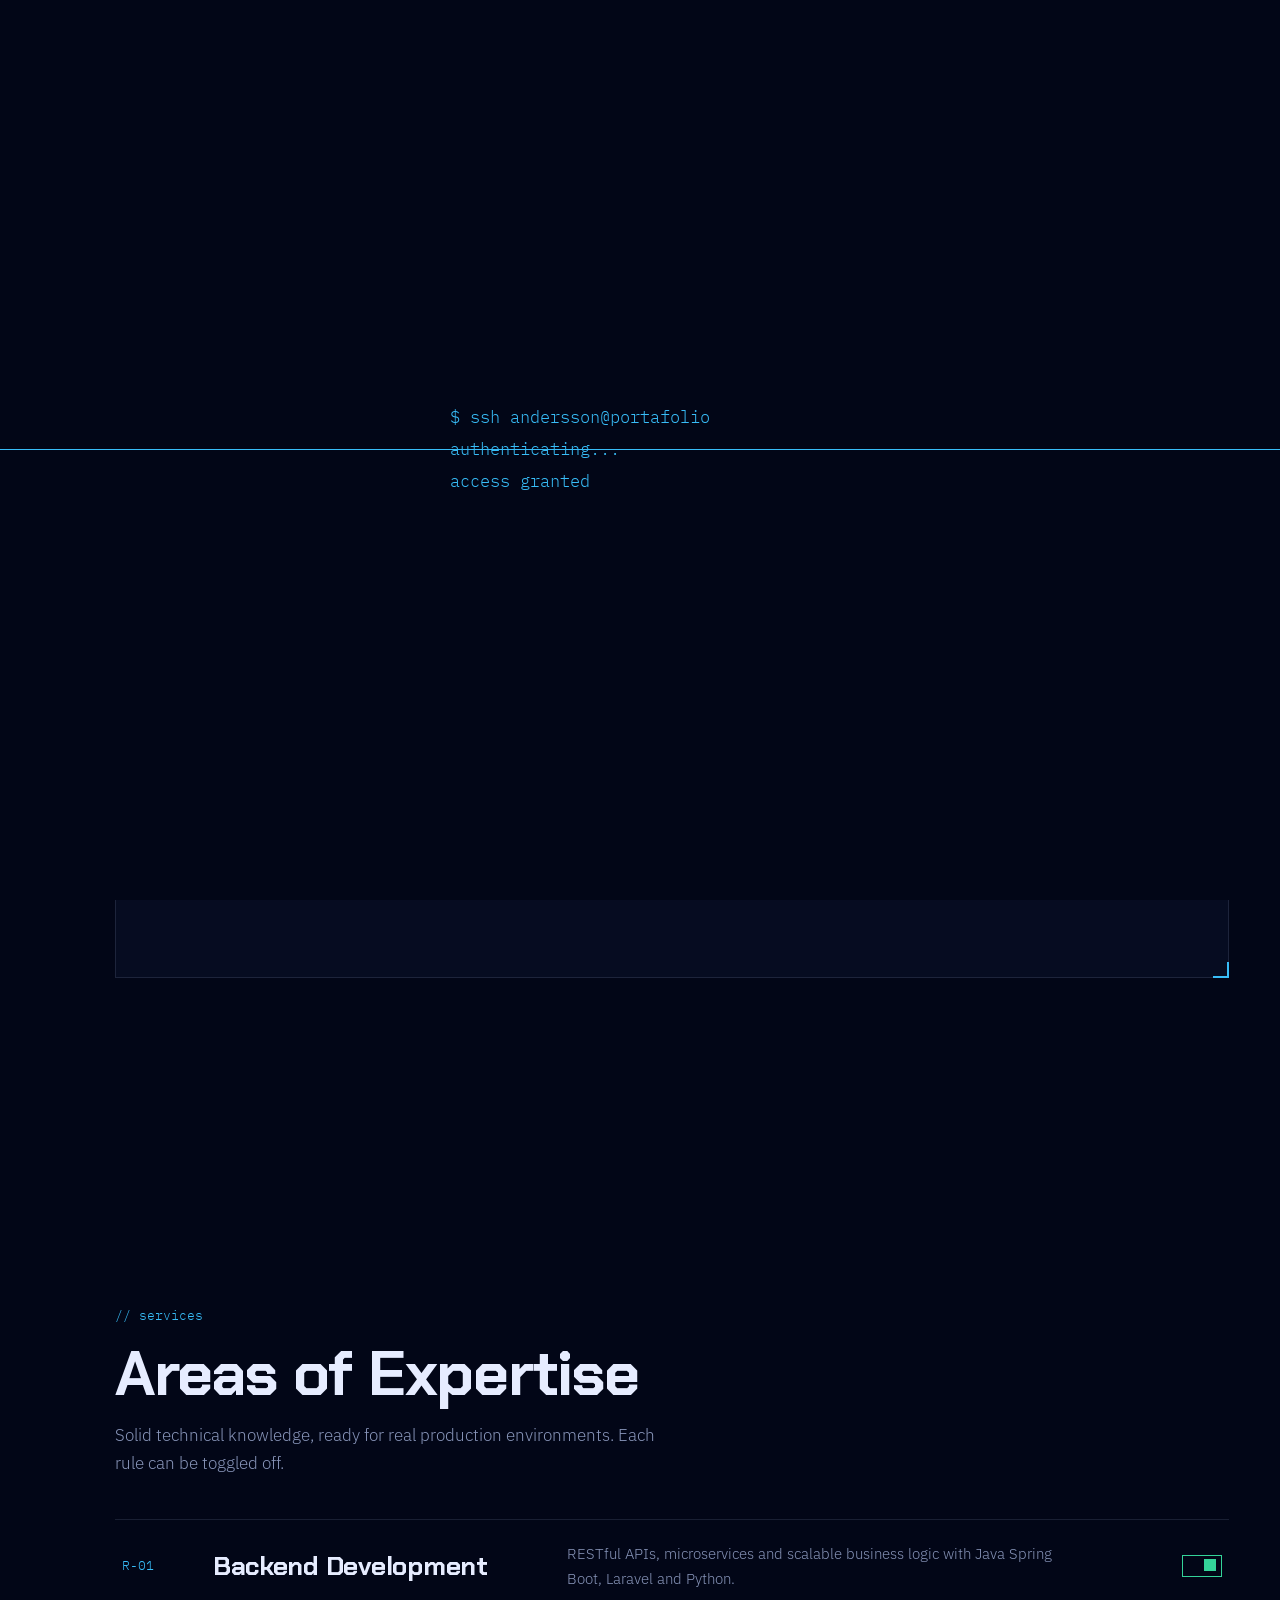
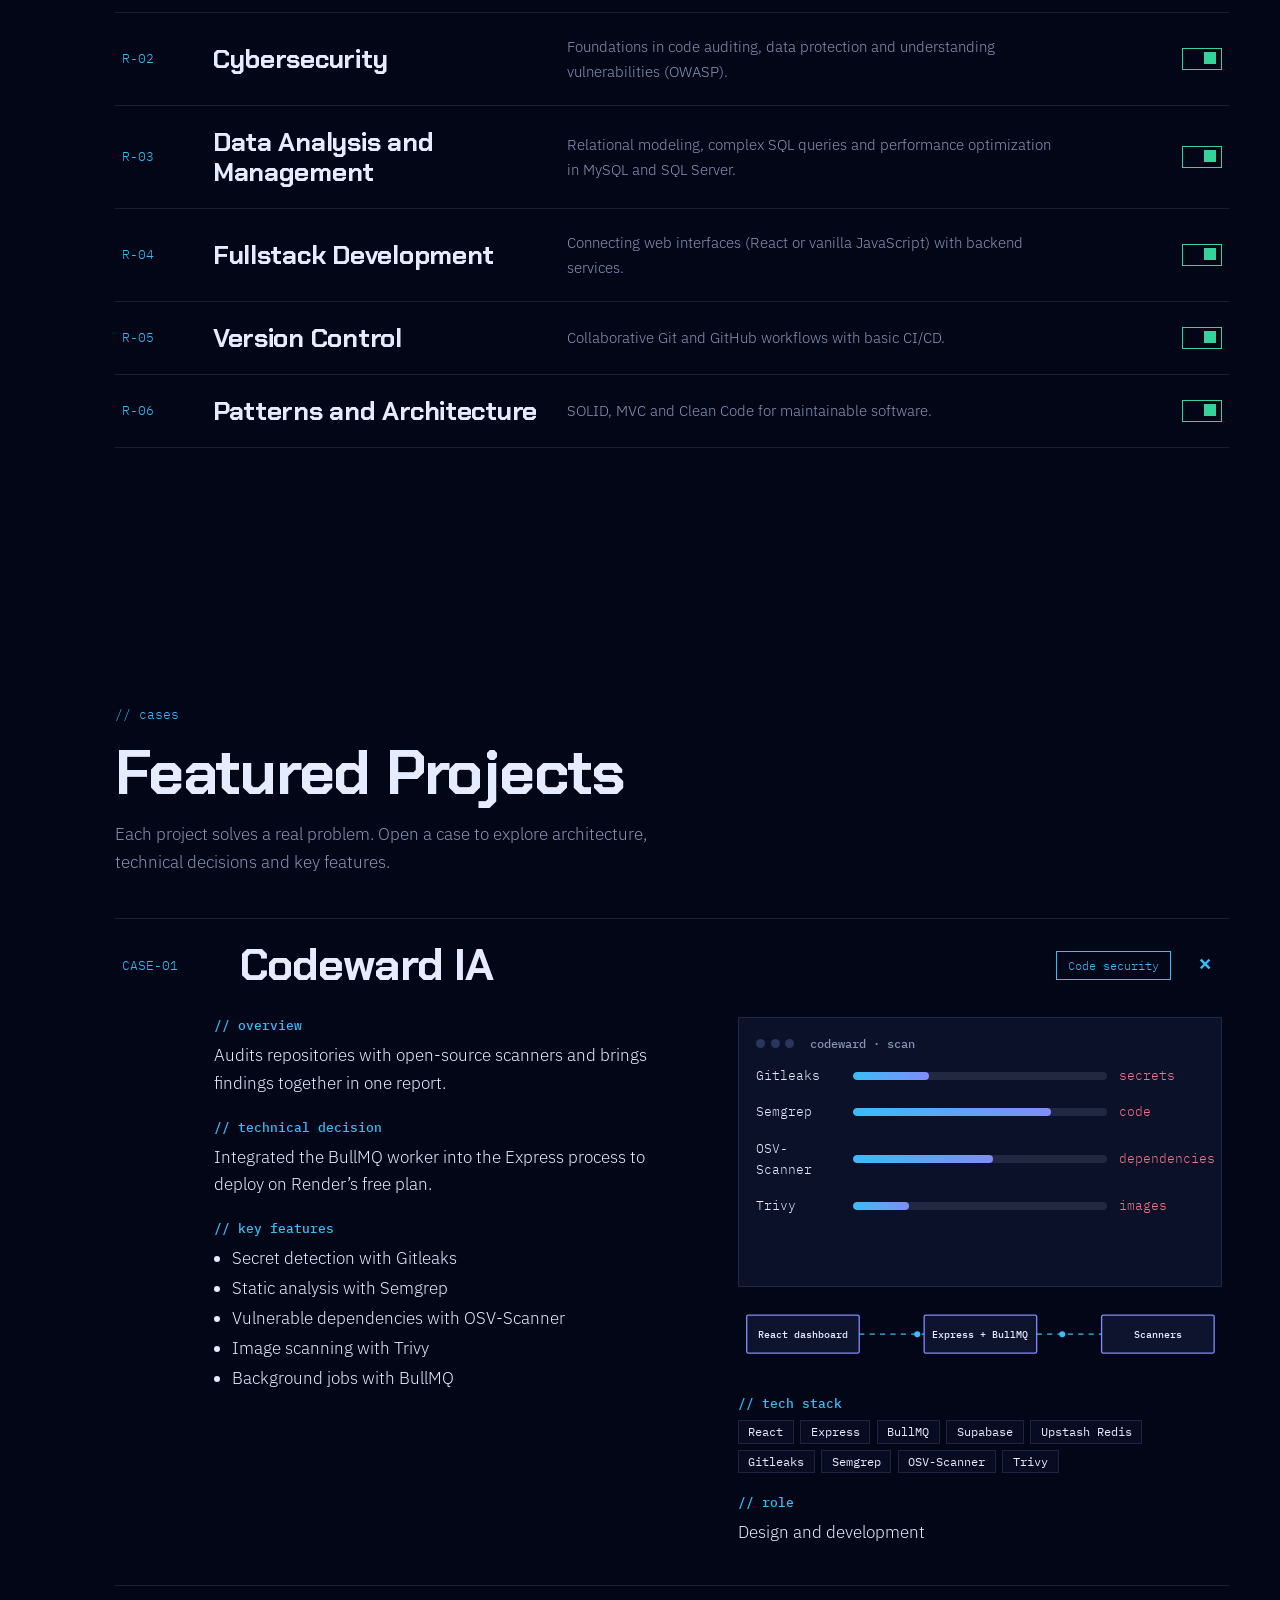
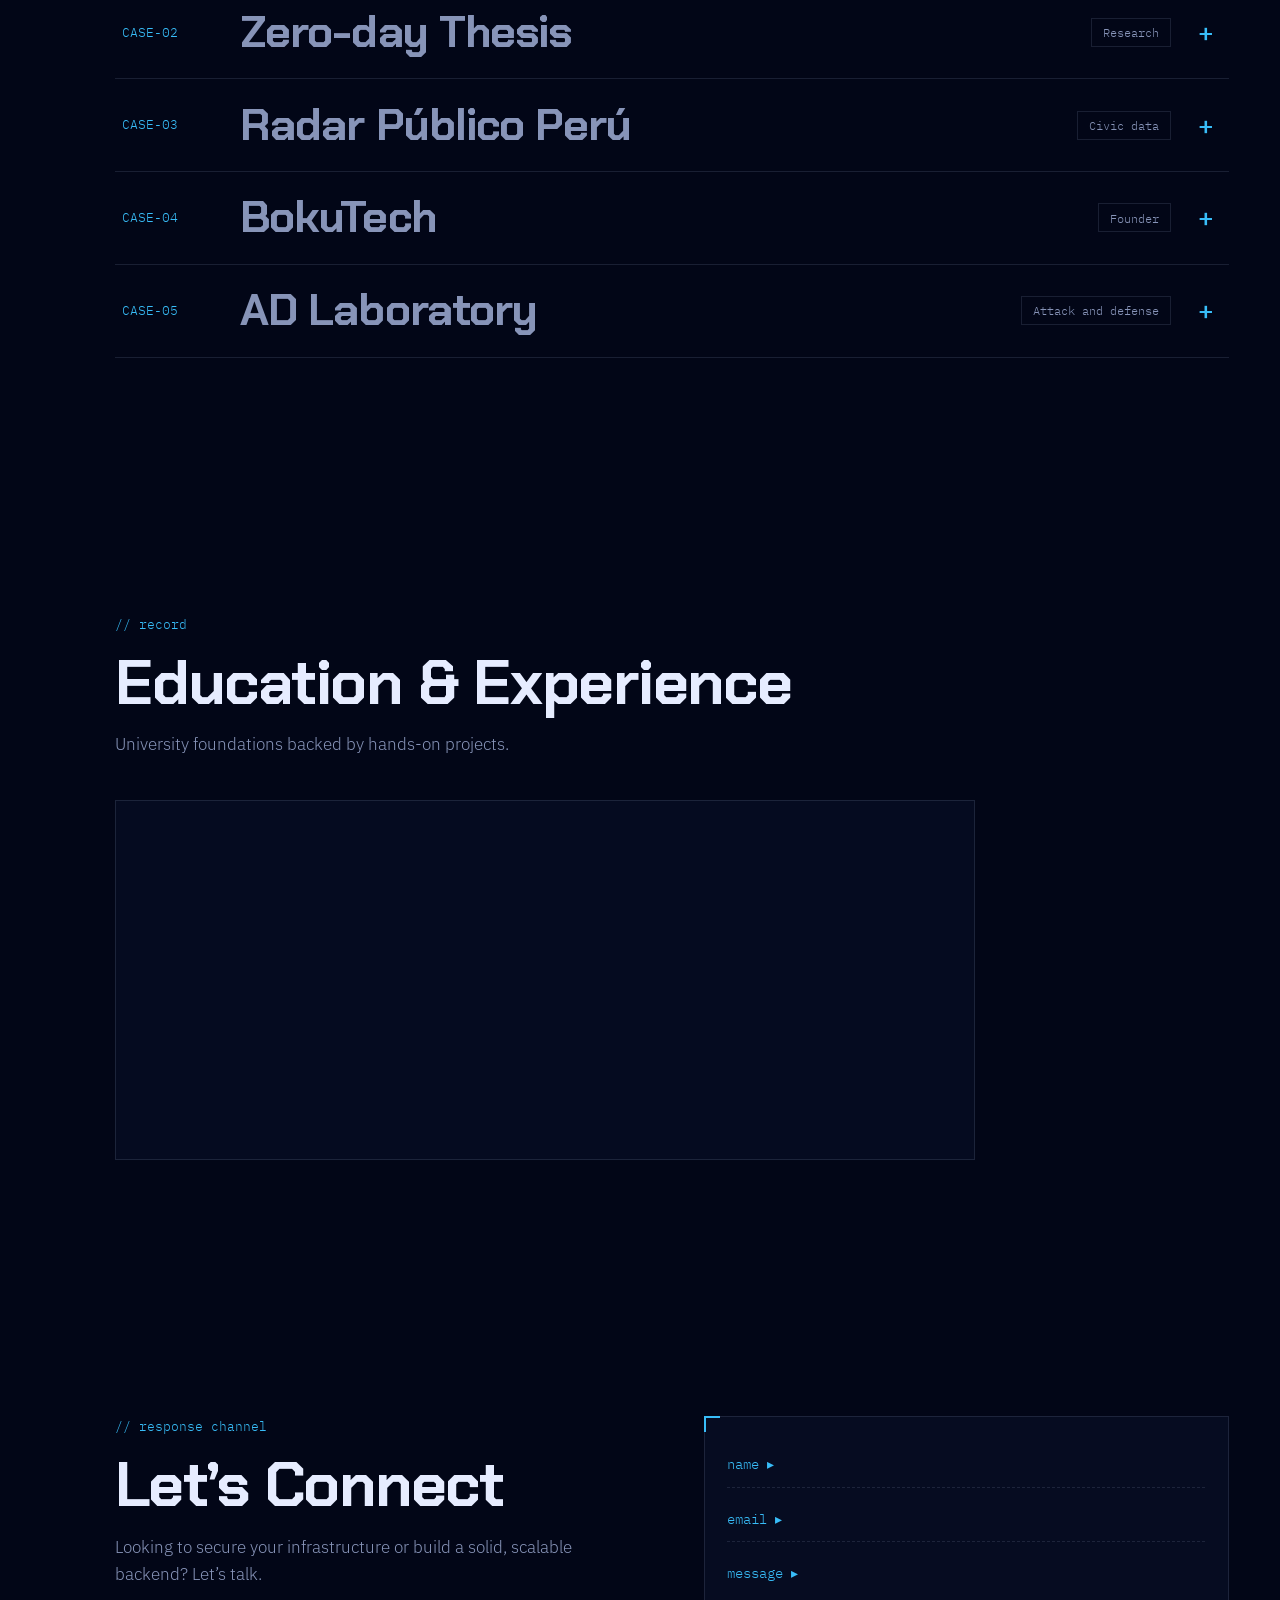
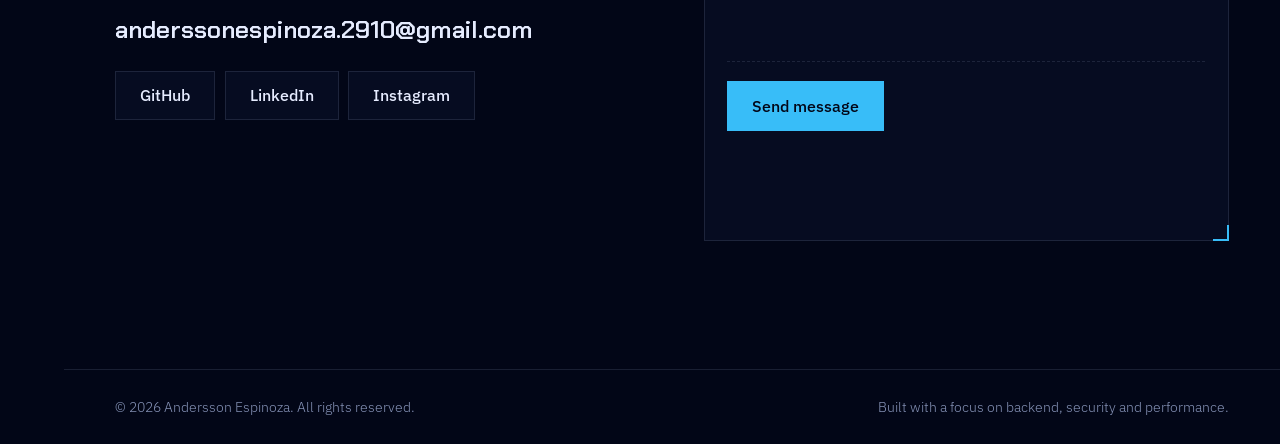
==== en.html @ df1acadf "Apply v6 portfolio design with responsive layouts and working contact form" ====
<!DOCTYPE html>
<html lang="en">
<head>
<meta charset="utf-8">
<meta name="viewport" content="width=device-width, initial-scale=1, viewport-fit=cover">
<meta name="theme-color" content="#020617">
<meta name="description" content="Andersson Espinoza’s portfolio. Software Engineering student focused on backend development and cybersecurity.">
<link rel="icon" href="data:image/svg+xml,%3Csvg xmlns='http://www.w3.org/2000/svg' viewBox='0 0 64 64'%3E%3Crect width='64' height='64' fill='%23020617'/%3E%3Ctext x='32' y='43' font-size='30' font-weight='800' text-anchor='middle' fill='%2338BDF8' font-family='Arial'%3EAE%3C/text%3E%3C/svg%3E">
    <meta name="author" content="Andersson Espinoza">
    <meta name="robots" content="index, follow">
    <link rel="canonical" href="https://anderssonespinoza.me/en.html">
    <meta property="og:title" content="Andersson Espinoza | Software & Security">
    <meta property="og:description" content="Portafolio con proyectos reales en backend y ciberseguridad. Java, Spring Boot, PostgreSQL y tecnologías web.">
    <meta property="og:type" content="website">
    <meta property="og:url" content="https://anderssonespinoza.me/en.html">
    <meta property="og:image" content="https://anderssonespinoza.me/public/yo20-og.jpg?v=1">
    <meta property="og:image:width" content="1200">
    <meta property="og:image:height" content="630">
    <meta property="og:locale" content="en_US">
    <meta name="twitter:card" content="summary_large_image">
    <meta name="twitter:title" content="Andersson Espinoza | Software & Security">
    <meta name="twitter:description" content="Portafolio con proyectos reales en backend y ciberseguridad. Java, Spring Boot, PostgreSQL y tecnologías web.">
    <meta name="twitter:image" content="https://anderssonespinoza.me/public/yo20-og.jpg?v=1">
    <meta name="theme-color" content="#020617">
    <link rel="alternate" href="https://anderssonespinoza.me/" hreflang="es">
    <link rel="alternate" href="en.html" hreflang="en">
    <link rel="alternate" href="https://anderssonespinoza.me/" hreflang="x-default">
    <script type="application/ld+json">
    {
      "@context": "https://schema.org",
      "@type": "Person",
      "name": "Andersson Espinoza",
      "jobTitle": "Software Engineering",
      "description": "Estudiante de Software Engineering enfocado en backend y ciberseguridad. Construye aplicaciones web con Java, Spring Boot y PostgreSQL.",
      "url": "https://anderssonespinoza.me/",
      "sameAs": [
        "https://github.com/AnderssonEspinoza",
        "https://www.instagram.com/anderssonespinoza"
      ]
    }
    </script>

<title>Andersson Espinoza | Engineer &amp; Security</title>
<link rel="preconnect" href="https://fonts.googleapis.com">
<link rel="preconnect" href="https://fonts.gstatic.com" crossorigin>
<link href="https://fonts.googleapis.com/css2?family=Chakra+Petch:wght@500;600;700&family=IBM+Plex+Sans:wght@300;400;500&family=IBM+Plex+Mono:wght@400;500&display=swap" rel="stylesheet">
<link rel="stylesheet" href="css/portfolio-v6.css">
</head>
<body>
<a class="skip-link" href="#home">Skip to content</a>
<div id="band"></div><div id="hair"></div>
<div id="boot" aria-hidden="true"><i></i><i></i><pre class="m" id="bp"></pre></div>
<div id="toast" role="status">Email copied</div>

<nav id="rail" aria-label="Main navigation">
  <a class="lg" href="#home" aria-label="Home">AE</a>
  <a class="n on" href="#home"><b>HM</b><span>Home</span></a><a class="n" href="#services"><b>SV</b><span>Services</span></a><a class="n" href="#portfolios"><b>PR</b><span>Projects</span></a><a class="n" href="#formacion"><b>ED</b><span>Education</span></a><a class="n" href="#contacto"><b>CT</b><span>Contact</span></a><a class="n" href="index.html"><b>ES</b><span>Español</span></a>
  <div class="pg"><i id="pgi"></i></div><div id="clk" class="m"><i></i><span id="ct">Lima</span></div>
</nav>

<main tabindex="-1">
<section id="home"><div class="w hero">
  <div>
    <p class="av"><i></i>Seeking my first cybersecurity opportunity as a trainee or SOC analyst</p>
    <p class="pr m" id="pr" aria-label="print(&quot;Andersson Espinoza&quot;)"></p>
    <h1 id="h1"><span class="ln rd" style="--d:0s"><span class="tx">Software</span></span><span class="ln rd" style="--d:.15s"><span class="tx">Engineer &amp;</span></span><span class="ln rd" style="--d:.3s"><span class="tx">Backend Dev</span></span></h1>
    <p class="sub">Focused on robust architectures, optimized databases and cybersecurity. Ready to turn complex logic into efficient systems.</p>
    <div class="chips"><span>Backend</span><span>Security</span><span>Databases</span><span>Clean Code</span></div>
    <div class="btns"><a class="bt p" href="https://wa.me/51972680667">Let’s talk</a><a class="bt" href="#portfolios">Projects</a><a class="bt" href="public/CV-AnderssonEspinoza.pdf">Download CV</a></div>
  </div>
  <div class="bdw"><div class="bd brk" id="bd">
    <div class="ph"><img src="public/yo16.png" width="276" height="276" decoding="async" alt="Andersson Espinoza" onerror="this.style.display='none';this.nextElementSibling.style.display='grid'"><div class="ae">AE.</div><div class="sc"></div></div>
    <h3>Andersson Espinoza</h3><p>Engineer &amp; Security</p>
    <dl class="m"><dt>role</dt><dd>Backend Dev</dd><dt>focus</dt><dd>Cybersecurity</dd><dt>based in</dt><dd>Lima, Perú</dd></dl>
    <div class="st m" id="st"><i></i><span id="stt">verifying identity</span></div><div class="bc"></div>
  </div></div>
  <div class="feed m brk"><div class="fh"><span>// live events</span><span>simulation</span></div><div class="fl" id="fl"></div></div>
</div></section>

<div class="tkr" aria-label="Main technology stack"><div id="tk"></div></div>

<section id="services"><div class="w">
  <span class="cm m">// services</span>
  <h2><span class="rd"><span class="tx">Areas of Expertise</span></span></h2>
  <p class="lede">Solid technical knowledge, ready for real production environments. Each rule can be toggled off.</p>
  <div class="rl" id="rl"></div>
</div></section>

<section id="portfolios"><div class="w">
  <span class="cm m">// cases</span>
  <h2><span class="rd"><span class="tx">Featured Projects</span></span></h2>
  <p class="lede">Each project solves a real problem. Open a case to explore architecture, technical decisions and key features.</p>
  <div id="cases"></div>
</div></section>

<section id="formacion"><div class="w">
  <span class="cm m">// record</span>
  <h2><span class="rd"><span class="tx">Education &amp; Experience</span></span></h2>
  <p class="lede">University foundations backed by hands-on projects.</p>
  <div class="lgx" id="lg">
    <div class="ll" style="--i:0"><span class="n m">1</span><span class="s m">[in progress]</span><div><h3>Software Engineering</h3><p>Advanced student. System design, information security and scalable backend architectures.</p></div></div>
    <div class="ll" style="--i:1"><span class="n m">2</span><span class="s m">[certified]</span><div><h3>Cisco Networking Academy</h3><p>Ethical Hacker, Cyber Threat Management, Network Defense, Endpoint Security and CCNA.</p></div></div>
    <div class="ll" style="--i:2"><span class="n m">3</span><span class="s m">[active]</span><div><h3>Junior Developer and Personal Projects</h3><p>Functional web applications, problem solving and methodical debugging.</p></div></div>
  </div>
</div></section>

<section id="contacto"><div class="w ct">
  <div><span class="cm m">// response channel</span><h2><span class="rd"><span class="tx">Let’s Connect</span></span></h2>
    <p class="lede" style="margin-bottom:1.5rem">Looking to secure your infrastructure or build a solid, scalable backend? Let’s talk.</p>
    <button class="mail" id="mail" type="button">anderssonespinoza.2910@gmail.com</button>
    <div class="soc"><a class="bt" href="https://github.com/AnderssonEspinoza">GitHub</a><a class="bt" href="https://www.linkedin.com/">LinkedIn</a><a class="bt" href="https://www.instagram.com/anderssonespinoza">Instagram</a></div></div>
  <div><form id="fm" class="brk" action="https://formspree.io/f/xovnvpyb" method="POST">
    <label class="f"><span class="m">name ▸</span><input id="n" name="name" required maxlength="120" autocomplete="name"></label>
    <label class="f"><span class="m">email ▸</span><input id="e" name="email" required maxlength="254" type="email" autocomplete="email"></label>
    <label class="f"><span class="m">message ▸</span><textarea id="m" name="message" required maxlength="5000"></textarea></label>
    <button class="bt p" type="submit">Send message</button>
    <div id="res" class="m" aria-live="polite"></div></form></div>
</div></section>
</main>
<footer><span>© 2026 Andersson Espinoza. All rights reserved.</span><span>Built with a focus on backend, security and performance.</span></footer>

<script src="js/portfolio-v6-en.js" defer></script>
</body>
</html>
---- css/portfolio-v6.css ----
:root{--bg:#020617;--bg2:#0A1128;--fg:#E6ECFF;--mute:#8794B8;--ln:rgba(148,163,200,.16);--a:#38BDF8;--b:#818CF8;--ok:#34D399;--bad:#FB7185;--am:#FBBF24;
color-scheme:dark;box-sizing:border-box;padding-top:env(safe-area-inset-top,0px);padding-bottom:env(safe-area-inset-bottom,0px)}
*{box-sizing:border-box}
html{scroll-behavior:smooth;scroll-padding-top:env(safe-area-inset-top,0px)}
body{margin:0;background:var(--bg);color:var(--fg);font:300 1.05rem/1.65 "IBM Plex Sans",system-ui,sans-serif;overflow-x:hidden}
a{color:inherit;text-decoration:none}
.m{font-family:"IBM Plex Mono",ui-monospace,monospace}
:focus-visible{outline:2px solid var(--a);outline-offset:3px}
.D,h1,h2,h3{font-family:"Chakra Petch",system-ui,sans-serif}
#band{position:fixed;left:0;right:0;top:0;height:140px;z-index:0;pointer-events:none;background:linear-gradient(transparent,rgba(56,189,248,.07),transparent)}
#hair{position:fixed;top:0;bottom:0;left:0;width:1px;z-index:0;pointer-events:none;background:linear-gradient(transparent,rgba(56,189,248,.25),transparent)}
#boot{position:fixed;inset:0;z-index:100;pointer-events:none}
#boot i{position:absolute;left:0;right:0;height:50%;background:var(--bg);transition:transform .9s cubic-bezier(.76,0,.24,1)}
#boot i:first-child{top:0;border-bottom:1px solid var(--a)}#boot i:nth-child(2){bottom:0}
#boot pre{position:absolute;left:50%;top:50%;transform:translate(-50%,-50%);margin:0;color:var(--a);font-size:clamp(.8rem,2vw,1.05rem);line-height:1.9;z-index:2;width:min(88vw,380px);transition:opacity .3s}
#boot.out i:first-child{transform:translateY(-100%)}#boot.out i:nth-child(2){transform:translateY(100%)}#boot.out pre{opacity:0}
#rail{position:fixed;left:0;top:0;bottom:0;width:64px;z-index:60;border-right:1px solid var(--ln);background:rgba(2,6,23,.88);backdrop-filter:blur(12px);-webkit-backdrop-filter:blur(12px);display:flex;flex-direction:column;padding:calc(env(safe-area-inset-top,0px) + 1rem) 0 1rem;overflow:hidden;transition:width .5s cubic-bezier(.16,1,.3,1)}
#rail:hover,#rail:focus-within{width:224px}
#rail .lg{font:700 1.7rem "Chakra Petch";padding:0 1.1rem 1.5rem;white-space:nowrap}#rail .lg::after{content:".";color:var(--a)}
#rail a.n{display:flex;align-items:center;gap:1rem;padding:.7rem 1rem;color:var(--mute);white-space:nowrap;transition:color .3s}
#rail a.n b{flex:0 0 32px;height:32px;display:grid;place-items:center;border:1px solid var(--ln);font:500 .7rem "IBM Plex Mono";transition:all .3s}
#rail a.n:hover{color:var(--fg)}#rail a.n.on{color:var(--fg)}#rail a.n.on b{border-color:var(--a);color:var(--a);background:rgba(56,189,248,.1)}
#rail .pg{margin:auto 0 1rem 1.9rem;width:2px;height:80px;background:var(--ln);position:relative;flex:0 0 auto}#rail .pg i{position:absolute;inset:0;background:var(--a);transform:scaleY(0);transform-origin:top}
#clk{padding:0 1.1rem;font-size:.72rem;color:var(--mute);white-space:nowrap}#clk i{display:inline-block;width:7px;height:7px;border-radius:50%;background:var(--ok);margin-right:.5rem;animation:pu 1.6s infinite}
@keyframes pu{0%{box-shadow:0 0 0 0 rgba(52,211,153,.6)}100%{box-shadow:0 0 0 8px rgba(52,211,153,0)}}
main,footer{position:relative;z-index:1;margin-left:64px}
section{padding:clamp(5rem,10vw,8rem) clamp(1.2rem,4vw,3.5rem)}
.w{max-width:1200px;margin:0 auto}
h2{margin:0 0 1rem;font-weight:700;font-size:clamp(2.1rem,5vw,3.9rem);letter-spacing:-.02em;line-height:1.05}
.lede{color:var(--mute);max-width:56ch;margin:0 0 2.6rem}
.cm{display:block;color:var(--a);font-size:.82rem;margin-bottom:.9rem}
/* redacción */
.rd{position:relative;display:inline-block}.rd>.tx{opacity:0}
.rd::after{content:"";position:absolute;inset:.06em -.05em .04em;background:var(--a);clip-path:inset(0 100% 0 0);pointer-events:none}
.rd.in>.tx{animation:tx .01s forwards;animation-delay:calc(var(--d,0s) + .45s)}
.rd.in::after{animation:rb .9s cubic-bezier(.7,0,.2,1) forwards;animation-delay:var(--d,0s)}
@keyframes rb{0%{clip-path:inset(0 100% 0 0)}50%{clip-path:inset(0 0 0 0)}100%{clip-path:inset(0 0 0 100%)}}
@keyframes tx{to{opacity:1}}
/* hero */
#home{min-height:100svh;display:flex;align-items:center;padding-top:5rem}
.hero{display:grid;grid-template-columns:1.2fr .8fr;gap:clamp(2rem,5vw,4rem);width:100%;align-items:start}
.av{display:inline-flex;align-items:center;gap:.6rem;margin:0 0 1.2rem;padding:.4rem .9rem;border:1px solid rgba(52,211,153,.4);background:rgba(52,211,153,.08);font-size:.84rem}.av i{width:8px;height:8px;border-radius:50%;background:var(--ok);animation:pu 1.6s infinite}
.pr{color:var(--a);font-size:clamp(.85rem,1.4vw,1.05rem);margin:0 0 1.2rem;min-height:1.7em}.pr i{display:inline-block;width:.55em;height:1.05em;background:var(--a);vertical-align:-.18em;margin-left:2px;animation:bl 1s steps(1) infinite}@keyframes bl{50%{opacity:0}}
h1{margin:0;font-weight:700;font-size:clamp(2.5rem,6.4vw,5.8rem);line-height:1.02;letter-spacing:-.025em}
h1 .ln{display:block;width:fit-content}
.sub{color:var(--mute);max-width:48ch;margin:1.4rem 0 1.2rem}
.chips{display:flex;flex-wrap:wrap;gap:.5rem;margin-bottom:1.8rem}.chips span{font-size:.8rem;padding:.3rem .8rem;border:1px solid var(--ln);background:rgba(10,17,40,.6);font-family:"IBM Plex Mono",monospace}
.btns{display:flex;gap:.7rem;flex-wrap:wrap}
.bt{display:inline-block;padding:.85rem 1.5rem;border:1px solid var(--ln);font-weight:500;background:rgba(10,17,40,.6);position:relative;overflow:hidden;isolation:isolate;transition:color .3s,border-color .3s;color:var(--fg);font:500 1rem "IBM Plex Sans";cursor:pointer}
.bt::before{content:"";position:absolute;inset:0;background:var(--a);transform:translateX(-101%);transition:transform .4s cubic-bezier(.7,0,.2,1);z-index:-1}
.bt:hover{color:#020617;border-color:var(--a)}.bt:hover::before{transform:none}.bt.p{background:var(--a);color:#020617;border-color:var(--a)}.bt.p::before{background:var(--fg)}
/* credencial */
.bdw{position:relative;justify-self:center;width:min(100%,310px);padding-top:90px}
.bdw::before{content:"";position:absolute;left:50%;top:-100vh;height:calc(100vh + 96px);width:10px;margin-left:-5px;background:repeating-linear-gradient(135deg,var(--a) 0 5px,#0b3a57 5px 10px);opacity:.8}
.bd{position:relative;transform-origin:50% 0;border:1px solid var(--ln);background:linear-gradient(170deg,#0E1A3A,#070D22);padding:1rem 1rem 1.2rem;box-shadow:0 40px 70px -30px #000;will-change:transform}
.bd::before{content:"";display:block;width:56px;height:10px;margin:0 auto .9rem;border:1px solid var(--ln);border-radius:99px;background:var(--bg)}
.ph{position:relative;aspect-ratio:1;overflow:hidden;background:#12204a;border:1px solid var(--ln)}
.ph img{position:absolute;inset:0;width:100%;height:100%;object-fit:cover;object-position:50% 18%}
.ph .ae{display:none;position:absolute;inset:0;place-items:center;font:700 5rem "Chakra Petch"}
.ph::after{content:"";position:absolute;inset:0;background:repeating-linear-gradient(0deg,transparent 0 3px,rgba(2,6,23,.18) 3px 4px)}
.sc{position:absolute;left:0;right:0;top:-30%;height:30%;z-index:2;background:linear-gradient(transparent,rgba(56,189,248,.4));border-bottom:2px solid var(--a);animation:sn 5s 1s ease-in-out infinite}@keyframes sn{0%{top:-30%}25%,100%{top:100%}}
.bd h3{margin:.9rem 0 .1rem;font-size:1.45rem;letter-spacing:-.01em}.bd p{margin:0;color:var(--mute);font-size:.85rem}
.bd dl{margin:.9rem 0 0;display:grid;grid-template-columns:auto 1fr;gap:.25rem .8rem;font-size:.72rem}.bd dt{color:var(--mute)}.bd dd{margin:0}
.bd .st{margin-top:.9rem;display:flex;align-items:center;gap:.5rem;font-size:.74rem;color:var(--a)}.bd .st i{width:8px;height:8px;border-radius:50%;background:var(--a);animation:pu 1.4s infinite}.bd .st.d{color:var(--ok)}.bd .st.d i{background:var(--ok)}
.bd .bc{margin-top:.9rem;height:26px;background:repeating-linear-gradient(90deg,var(--fg) 0 2px,transparent 2px 4px,var(--fg) 4px 5px,transparent 5px 9px,var(--fg) 9px 12px,transparent 12px 14px);opacity:.75}
.brk{position:relative}.brk::before,.brk::after{content:"";position:absolute;width:14px;height:14px;border:2px solid var(--a);pointer-events:none}.brk::before{left:-1px;top:-1px;border-right:0;border-bottom:0}.brk::after{right:-1px;bottom:-1px;border-left:0;border-top:0}
.feed{grid-column:1/-1;margin-top:1rem;border:1px solid var(--ln);background:rgba(10,17,40,.6)}
.fh{display:flex;justify-content:space-between;padding:.5rem 1rem;border-bottom:1px solid var(--ln);font-size:.75rem;color:var(--mute)}
.fl{height:11.4em;overflow:hidden;padding:.7rem 1rem;font-size:clamp(.66rem,1.1vw,.8rem);line-height:1.65;display:flex;flex-direction:column;justify-content:flex-end}
.fl div{white-space:nowrap;overflow:hidden;text-overflow:ellipsis;animation:ln .4s both}@keyframes ln{from{opacity:0;transform:translateY(8px)}}
.fl .t{color:var(--mute)}.fl .ok{color:var(--ok)}.fl .bq{color:var(--bad)}.fl .al{color:var(--am)}
/* stack */
.tkr{position:relative;z-index:1;margin-left:64px;border-block:1px solid var(--ln);overflow:hidden;padding:1rem 0;-webkit-mask-image:linear-gradient(90deg,transparent,#000 6%,#000 94%,transparent);mask-image:linear-gradient(90deg,transparent,#000 6%,#000 94%,transparent)}
.tkr div{display:flex;gap:.8rem;width:max-content;will-change:transform}.tkr span{padding:.45rem 1.1rem;border:1px solid var(--ln);font:500 .95rem "IBM Plex Mono";background:rgba(10,17,40,.6);transition:color .3s,border-color .3s}.tkr span::before{content:"[ ";color:var(--a)}.tkr span::after{content:" ]";color:var(--a)}.tkr span:hover{border-color:var(--a)}
/* reglas */
.rl{border-top:1px solid var(--ln)}
.ru{display:grid;grid-template-columns:4.5rem 1.1fr 1.6fr 150px;gap:1.2rem;align-items:center;padding:1.3rem .4rem;border-bottom:1px solid var(--ln);position:relative;transition:background .4s,padding .5s cubic-bezier(.16,1,.3,1),opacity .4s}
.ru::before{content:"";position:absolute;left:0;top:0;bottom:0;width:2px;background:var(--a);transform:scaleY(0);transition:transform .4s}
.ru:hover{background:rgba(56,189,248,.05);padding-left:1.2rem}.ru:hover::before{transform:scaleY(1)}
.ru .id{color:var(--a);font-size:.82rem}.ru h3{margin:0;font-size:clamp(1.2rem,2.2vw,1.65rem);letter-spacing:-.01em;line-height:1.15}.ru p{margin:0;color:var(--mute);font-size:.95rem}
.ru .sp{display:flex;align-items:center;gap:.8rem;justify-content:flex-end}.ru svg{width:80px;height:28px;overflow:visible}.ru path{fill:none;stroke:var(--a);stroke-width:1.8;stroke-dasharray:300;stroke-dashoffset:300;animation:sd 3.2s ease-in-out infinite}@keyframes sd{0%{stroke-dashoffset:300}50%,85%{stroke-dashoffset:0}100%{stroke-dashoffset:-300}}
.sw{all:unset;cursor:pointer;width:38px;height:20px;border:1px solid var(--ok);position:relative;flex:0 0 auto;transition:border-color .3s}.sw::after{content:"";position:absolute;top:3px;left:3px;width:12px;height:12px;background:var(--ok);transition:transform .35s cubic-bezier(.3,1.5,.5,1),background .3s}.sw[aria-checked=true]::after{transform:translateX(18px)}.sw[aria-checked=false]{border-color:var(--mute)}.sw[aria-checked=false]::after{background:var(--mute)}
.ru.off{opacity:.45}.ru.off path{animation:none;stroke:var(--mute);stroke-dashoffset:0}
.rv{opacity:0;transform:translateX(-24px);transition:opacity .7s,transform .8s cubic-bezier(.16,1,.3,1);transition-delay:calc(var(--i)*.07s)}.rv.in{opacity:1;transform:none}
/* casos */
.cs{border-top:1px solid var(--ln)}.cs:last-child{border-bottom:1px solid var(--ln)}
.ch{all:unset;box-sizing:border-box;cursor:pointer;display:grid;grid-template-columns:6.2rem 1fr auto 2rem;gap:1.2rem;align-items:center;width:100%;padding:1.4rem .4rem;transition:padding .5s cubic-bezier(.16,1,.3,1)}
.ch:hover{padding-left:1.2rem}.ch .id{color:var(--a);font-size:.8rem}.ch b{font:700 clamp(1.5rem,3.6vw,2.8rem)/1.05 "Chakra Petch";letter-spacing:-.02em;color:var(--mute);transition:color .3s}
.cs.o .ch b,.ch:hover b{color:var(--fg)}.ch em{font-style:normal;font-size:.78rem;padding:.2rem .7rem;border:1px solid var(--ln);color:var(--mute);white-space:nowrap}.cs.o .ch em{border-color:var(--a);color:var(--a)}
.ch u{text-decoration:none;font:500 1.6rem "IBM Plex Mono";color:var(--a);transition:transform .5s cubic-bezier(.16,1,.3,1);text-align:center}.cs.o .ch u{transform:rotate(135deg)}
.bw{display:grid;grid-template-rows:0fr;transition:grid-template-rows .8s cubic-bezier(.16,1,.3,1)}.cs.o .bw{grid-template-rows:1fr}.bw>div{overflow:hidden}
.cb{display:grid;grid-template-columns:1fr 1fr;gap:clamp(1.2rem,3vw,3rem);padding:.4rem .4rem 2.4rem 6.2rem}
.cb h4{margin:1.3rem 0 .5rem;font:500 .82rem "IBM Plex Mono";color:var(--a)}.cb h4:first-child{margin-top:0}.cb p{margin:0}.cb ul{margin:0;padding-left:1.1rem}.cb li{margin:.15rem 0}
.tg{display:flex;flex-wrap:wrap;gap:.4rem;margin-top:.2rem}.tg span{font:400 .76rem "IBM Plex Mono";padding:.2rem .6rem;border:1px solid var(--ln);background:rgba(10,17,40,.7)}
.ev{position:relative;height:270px;border:1px solid var(--ln);background:var(--bg2);padding:1.1rem;overflow:hidden}
.ar{width:100%;height:auto;margin-top:1rem}.ar rect{fill:rgba(129,140,248,.1);stroke:var(--b);stroke-width:1.5}.ar text{fill:var(--fg);font:500 12px "IBM Plex Mono";text-anchor:middle}.ar path{fill:none;stroke:var(--a);stroke-width:1.5;stroke-dasharray:6 6;animation:ds 1s linear infinite}.ar circle{fill:var(--a)}
/* registro */
.lgx{max-width:860px;border:1px solid var(--ln);background:rgba(10,17,40,.55)}
.ll{display:grid;grid-template-columns:2.6rem 7.5rem 1fr;gap:.8rem;padding:1rem 1rem;border-bottom:1px solid var(--ln);clip-path:inset(0 100% 0 0);transition:clip-path 1s cubic-bezier(.7,0,.2,1);transition-delay:calc(var(--i)*.18s)}.ll:last-child{border-bottom:0}.ll.in{clip-path:inset(0)}
.ll .n{color:var(--mute);font-size:.8rem;text-align:right}.ll .s{font-size:.8rem;color:var(--ok)}.ll h3{margin:0 0 .3rem;font-size:1.35rem}.ll p{margin:0;color:var(--mute)}
/* contacto */
.ct{display:grid;grid-template-columns:1fr 1fr;gap:clamp(2rem,5vw,4rem);align-items:start}
.mail{all:unset;cursor:pointer;display:inline-block;font:600 clamp(1.1rem,2.2vw,1.55rem) "Chakra Petch";word-break:break-all;background:linear-gradient(var(--a),var(--a)) 0 100%/0 2px no-repeat;transition:background-size .5s cubic-bezier(.7,0,.2,1)}.mail:hover{background-size:100% 2px}
.soc{display:flex;gap:.6rem;flex-wrap:wrap;margin-top:1.5rem}
form{display:grid;gap:.4rem;padding:1.4rem;border:1px solid var(--ln);background:rgba(10,17,40,.6)}
.f{display:grid;grid-template-columns:5.2rem 1fr;gap:.6rem;align-items:start;padding:.7rem 0;border-bottom:1px dashed var(--ln);transition:border-color .3s}.f:focus-within{border-color:var(--a)}
.f span{color:var(--a);font-size:.85rem;padding-top:.15rem}.f input,.f textarea{all:unset;box-sizing:border-box;width:100%;font:400 .95rem "IBM Plex Mono";caret-color:var(--a)}.f textarea{min-height:90px;white-space:pre-wrap}
form .bt{justify-self:start;margin-top:.8rem}
#res{margin-top:.8rem;font-size:.82rem;min-height:5.2em;color:var(--ok)}
footer{padding:1.6rem clamp(1.2rem,4vw,3.5rem);border-top:1px solid var(--ln);display:flex;justify-content:space-between;gap:1rem;flex-wrap:wrap;color:var(--mute);font-size:.86rem}
#toast{position:fixed;left:50%;bottom:calc(env(safe-area-inset-bottom,0px) + 1.4rem);transform:translate(-50%,200%);background:var(--a);color:#020617;padding:.6rem 1.2rem;z-index:99;font-weight:500;transition:transform .5s cubic-bezier(.16,1,.3,1)}#toast.on{transform:translate(-50%,0)}
.wb{display:flex;gap:.35rem;align-items:center;margin-bottom:.9rem}.wb i{width:9px;height:9px;border-radius:50%;background:#2A365E}.wb b{margin-left:.6rem;font:500 .72rem "IBM Plex Mono";color:var(--mute)}
.shop{display:grid;grid-template-columns:repeat(2,1fr);gap:.7rem;height:calc(100% - 2rem)}.shop div{border-radius:14px;position:relative;overflow:hidden;background:linear-gradient(150deg,var(--g1),var(--g2));animation:fl 4s ease-in-out infinite alternate;animation-delay:calc(var(--n)*.5s)}.shop div span{position:absolute;left:.7rem;bottom:.6rem;font-size:.78rem;font-weight:700;background:rgba(2,6,23,.7);padding:.15rem .6rem;border-radius:999px}
@keyframes fl{to{transform:translateY(-6px)}}
.cd{font:500 clamp(.62rem,1.3vw,.8rem)/1.9 "IBM Plex Mono";white-space:pre-wrap}.cd .v{background:rgba(251,113,133,.16);display:block;border-left:2px solid var(--bad);padding-left:.5rem;animation:vl 3.6s infinite}.cd .f{display:block;border-left:2px solid var(--ok);padding-left:.5rem;color:var(--ok);background:rgba(52,211,153,.1)}
@keyframes vl{0%,45%{background:rgba(251,113,133,.16)}60%,100%{background:rgba(251,113,133,.35)}}
.tag2{display:inline-block;margin-top:.7rem;font-size:.74rem;padding:.2rem .7rem;border-radius:999px;border:1px solid var(--bad);color:var(--bad)}
.nw svg{width:100%;height:calc(100% - 2rem)}.nw line{stroke:var(--ln);stroke-width:1.5}.nw circle.n{fill:var(--bg2);stroke:var(--a);stroke-width:2}.nw circle.p{fill:none;stroke:var(--a);stroke-width:1.5;animation:pl 2.6s infinite;transform-box:fill-box;transform-origin:center}.nw .at{stroke:var(--bad);fill:rgba(251,113,133,.2)}.nw .ln2{stroke:var(--bad);stroke-dasharray:5 5;animation:ds 1s linear infinite}
@keyframes pl{from{transform:scale(.6);opacity:1}to{transform:scale(2.4);opacity:0}}@keyframes ds{to{stroke-dashoffset:-10}}
.vy{padding:0;overflow:hidden;background:linear-gradient(#1A2A66,#6A5BD8 60%,#F2A6B8)}.vy i{position:absolute;left:-10%;right:-10%;bottom:0;background:var(--c);clip-path:polygon(0 100%,0 var(--h),20% 30%,38% var(--h),58% 10%,80% var(--h),100% 25%,100% 100%);height:var(--t);animation:dv var(--sp) ease-in-out infinite alternate}
@keyframes dv{to{transform:translateX(5%)}}
.vy .sun{position:absolute;right:16%;top:14%;width:16%;aspect-ratio:1;border-radius:50%;background:#FFE7A3;box-shadow:0 0 60px #FFE7A3}
.vy .ln3{position:absolute;left:30%;bottom:20%;width:14px;height:14px;border-radius:50%;background:#fff;animation:bob 1.2s ease-in-out infinite alternate;z-index:3}.vy .ln3::after{content:"";position:absolute;inset:-6px;border-radius:50%;border:1.5px solid #fff;animation:pl 2.4s infinite}
@keyframes bob{to{transform:translateY(-8px)}}
.pp{display:grid;gap:.9rem;margin-top:.8rem;font-size:clamp(.66rem,1.3vw,.82rem)}.pp div{display:grid;grid-template-columns:6.5em 1fr 6.5em;gap:.7rem;align-items:center}.pp i{height:8px;border-radius:99px;background:var(--ln);position:relative;overflow:hidden}.pp i::after{content:"";position:absolute;inset:0;width:var(--w);background:linear-gradient(90deg,var(--a),var(--b));border-radius:inherit;transform-origin:left;animation:ld 3.6s ease-in-out infinite;animation-delay:calc(var(--n)*.3s)}.pp em{font-style:normal;color:var(--bad)}
@keyframes ld{0%{transform:scaleX(0)}40%,90%{transform:scaleX(1)}100%{transform:scaleX(0)}}
.an svg{width:100%;height:auto;max-height:62%}.an .ln{fill:none;stroke:var(--a);stroke-width:2.5;stroke-dasharray:900;stroke-dashoffset:900;animation:dr2 5s ease-in-out infinite}.an .d{fill:rgba(251,113,133,.25);stroke:var(--bad);stroke-width:2;animation:pl 2s infinite;transform-box:fill-box;transform-origin:center}
@keyframes dr2{0%{stroke-dashoffset:900}60%,90%{stroke-dashoffset:0}100%{stroke-dashoffset:-900}}
.lg2{display:flex;gap:.5rem;flex-wrap:wrap;margin-top:.6rem}.lg2 span{border:1px solid var(--ln);border-radius:999px;padding:.2rem .7rem;font-size:.72rem}
.tb2{display:grid;gap:.5rem;font-size:clamp(.62rem,1.2vw,.76rem)}.tb2 div{display:grid;grid-template-columns:1fr 2fr 1fr;gap:.7rem;align-items:center;padding:.6rem .8rem;border:1px solid var(--ln);border-radius:10px}.tb2 .h{border:none;color:var(--mute)}.tb2 i{display:block;height:7px;border-radius:99px;background:var(--ln);position:relative;overflow:hidden}.tb2 i::after{content:"";position:absolute;inset:0;width:var(--w);background:var(--c,var(--ok));border-radius:inherit;transform-origin:left;animation:ld 4s ease-in-out infinite}.tb2 .al{color:var(--bad)}.tb2 .ok2{color:var(--ok)}

@media(max-width:900px){#rail{top:auto;right:0;width:auto!important;height:auto;flex-direction:row;border-right:0;border-top:1px solid var(--ln);padding:.3rem .3rem calc(env(safe-area-inset-bottom,0px) + .3rem)}#rail .lg,#rail .pg,#clk,#rail a.n span{display:none}#rail a.n{flex:1;justify-content:center;padding:.4rem}main,footer,.tkr{margin-left:0}footer{padding-bottom:5rem}
.hero,.ct,.cb{grid-template-columns:1fr}.cb{padding-left:.4rem}.ru{grid-template-columns:3.4rem 1fr}.ru p{grid-column:1/-1}.ru .sp{grid-column:1/-1;justify-content:flex-start}.ch{grid-template-columns:1fr auto 1.6rem}.ch .id{display:none}.ll{grid-template-columns:2rem 1fr}.ll .s{grid-column:2}.bdw{padding-top:40px}.bdw::before{top:-60vh;height:calc(60vh + 46px)}}
@media(prefers-reduced-motion:reduce){*,*::before,*::after{transition-duration:.01s!important;animation-duration:.01s!important;animation-iteration-count:1!important}.rd>.tx{opacity:1}.rd::after{display:none}.rv,.ll{opacity:1;transform:none;clip-path:none}}

/* Responsive refinements of the v6 reference. */
::selection{background:var(--a);color:var(--bg)}
.skip-link{position:fixed;top:1rem;left:1rem;z-index:110;padding:.65rem 1rem;background:var(--a);color:var(--bg);transform:translateY(-200%)}
.skip-link:focus{transform:none}
.hero>*,.ct>*,.cb>*,.ru>*,.ll>*{min-width:0}
.av i{flex-shrink:0}
.fl>div{flex-shrink:0;overflow-wrap:anywhere}
button:disabled{opacity:.65;cursor:wait}
.f input:focus-visible,.f textarea:focus-visible{outline:2px solid var(--a);outline-offset:4px}
@media(max-width:1100px) and (min-width:901px){.hero{grid-template-columns:minmax(0,1.2fr) minmax(0,.8fr)}.cb{padding-left:.4rem}.ct{grid-template-columns:minmax(0,1fr) minmax(0,1fr)}}
@media(max-width:900px){
 html{scroll-padding-bottom:calc(5rem + env(safe-area-inset-bottom,0px))}
 #rail a.n{min-width:0;min-height:48px;flex-direction:column;gap:.15rem;padding:.25rem .1rem}
 #rail a.n span{display:block;font-size:.6rem;line-height:1.2}
 #rail a.n b{flex-basis:auto;width:28px;height:28px}
 #rail a.n span{white-space:nowrap}
 #toast{bottom:calc(5rem + env(safe-area-inset-bottom,0px));max-width:90vw;width:max-content}
 .bdw::before{top:0;height:46px}
 footer{padding-bottom:calc(6rem + env(safe-area-inset-bottom,0px))}
 .ll>div{grid-column:2}
 .ch{grid-template-columns:minmax(0,1fr) auto 1.6rem}
 .ch b{overflow-wrap:anywhere}
 .f input,.f textarea{font-size:1rem}
}
@media(max-width:540px){
 section{padding:4rem 1.2rem}#home{padding-top:2.5rem}
 .hero{gap:2rem}.av{font-size:.78rem}.btns{gap:.5rem}.btns .bt{padding:.8rem 1rem}
 .ch{gap:.5rem;grid-template-columns:minmax(0,1fr) 1.6rem}.ch em{grid-row:2;grid-column:1;justify-self:start;white-space:normal}.ch u{grid-column:2;grid-row:1/3}
 .ev{padding:.75rem;height:250px}.pp div{gap:.4rem;grid-template-columns:6.5em 1fr 6.5em}
 .ll{padding:.8rem;gap:.5rem;grid-template-columns:1rem minmax(0,1fr)}
 form{padding:1rem}.f{grid-template-columns:1fr;gap:.5rem}
 .mail{font-size:clamp(.95rem,4.4vw,1.4rem)}
}
@media(prefers-reduced-motion:reduce){html{scroll-behavior:auto}.sc{display:none}}
@media(max-width:900px){#rail a.n span{font-size:11px}}
@media(hover:none){.bt:hover{color:var(--fg)}.bt.p:hover{color:var(--bg)}}
#toast{visibility:hidden}#toast.on{visibility:visible}
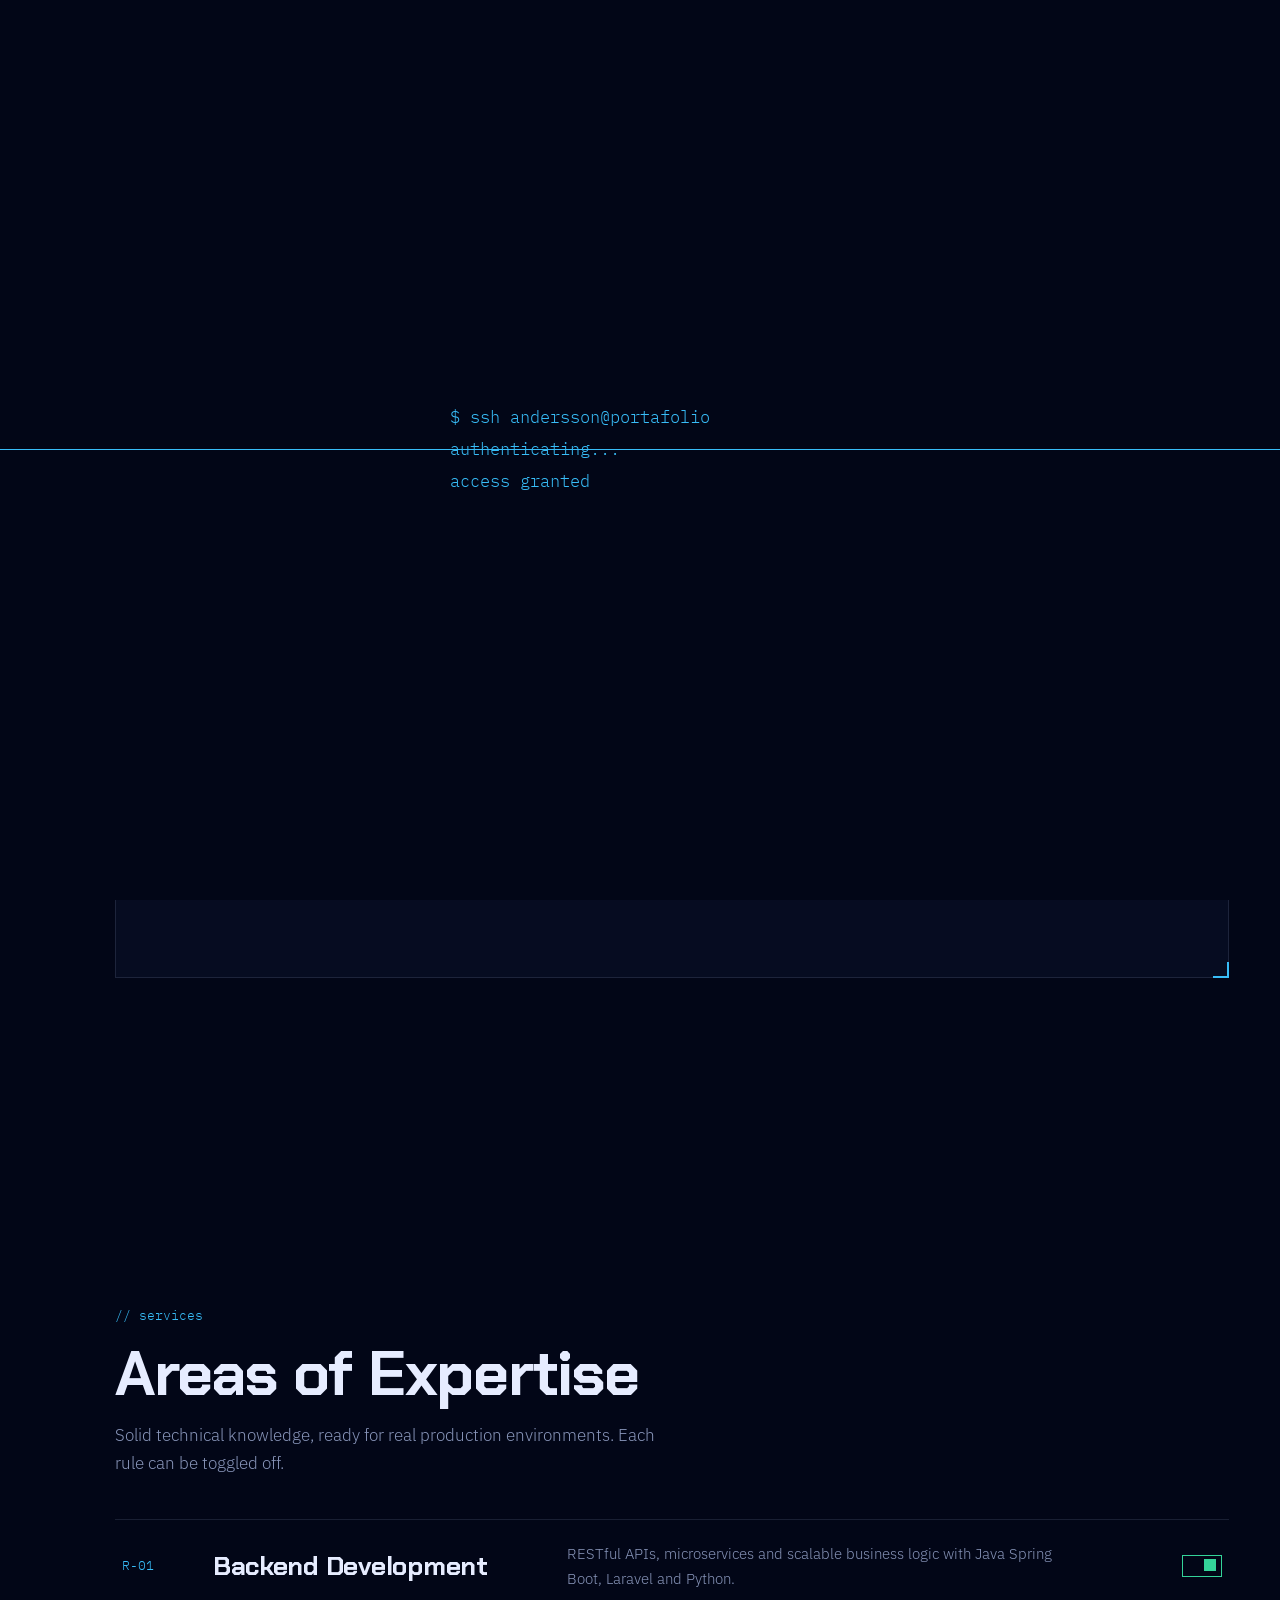
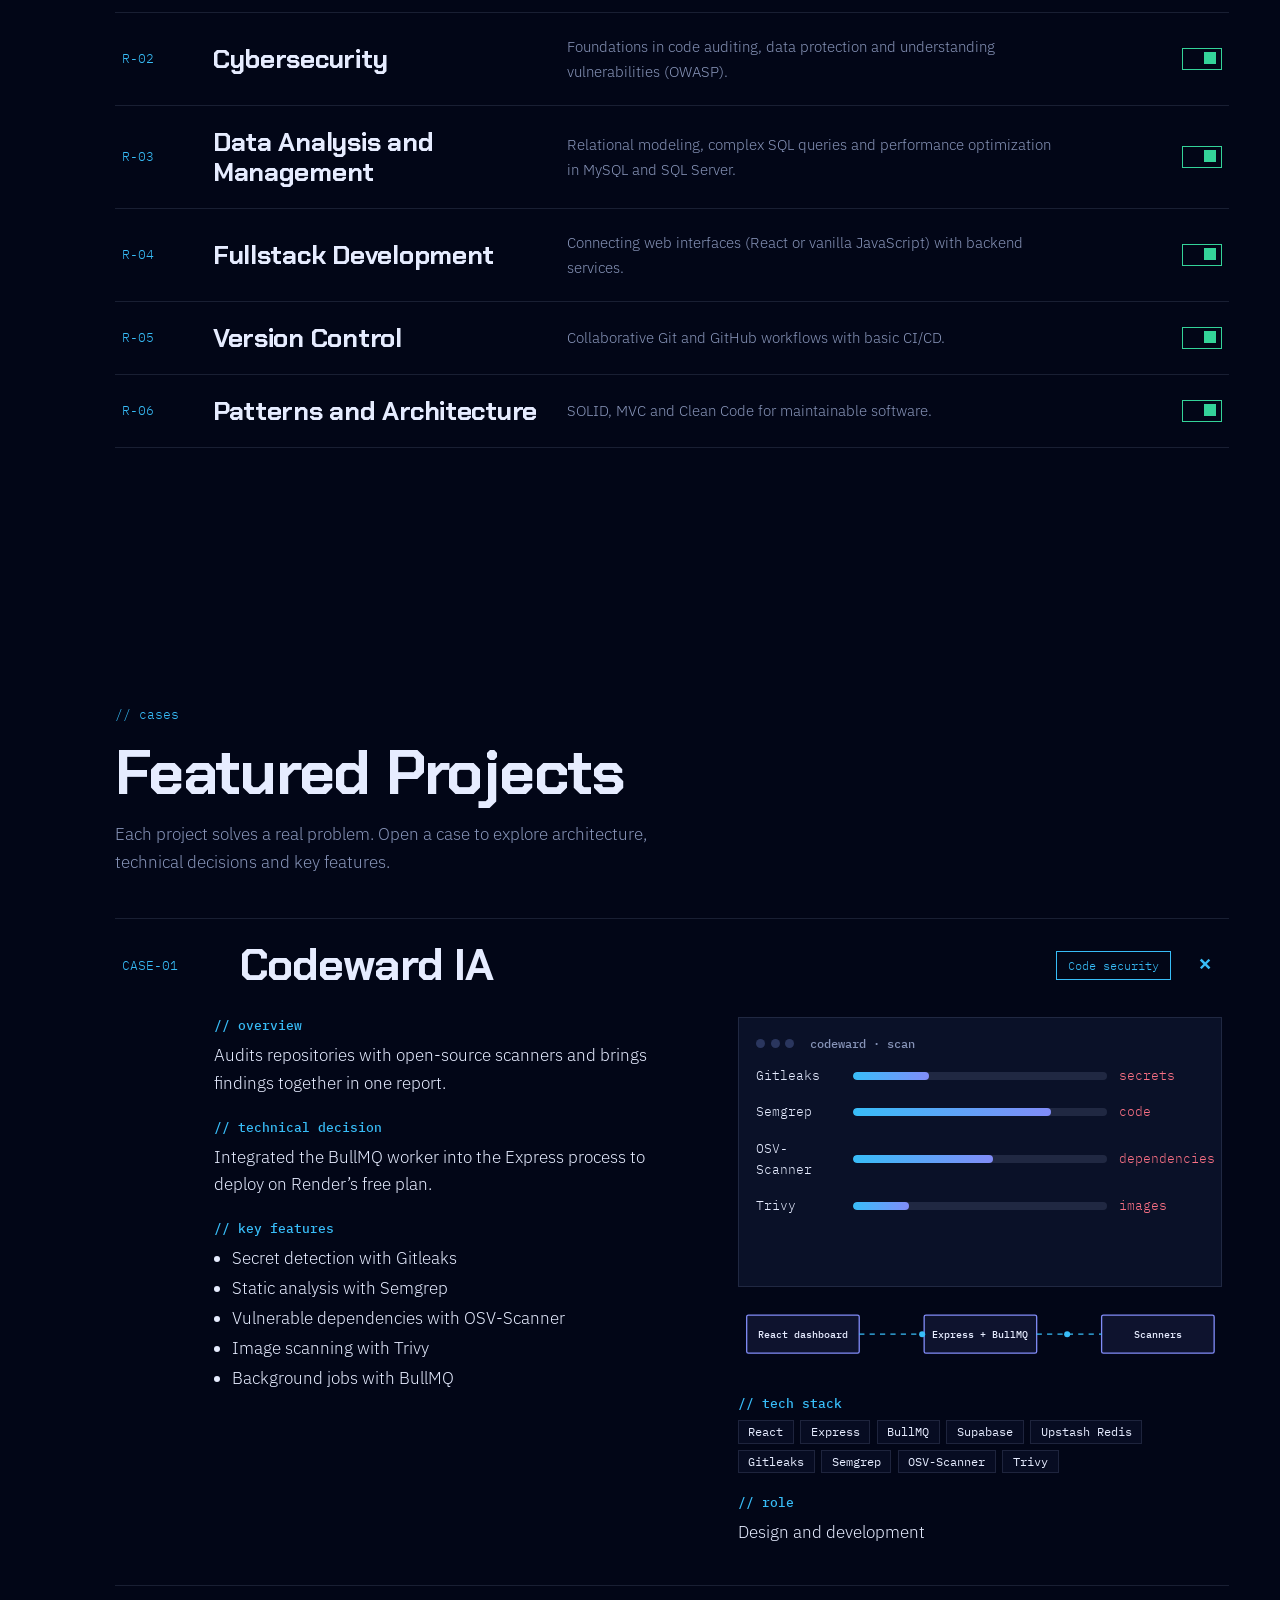
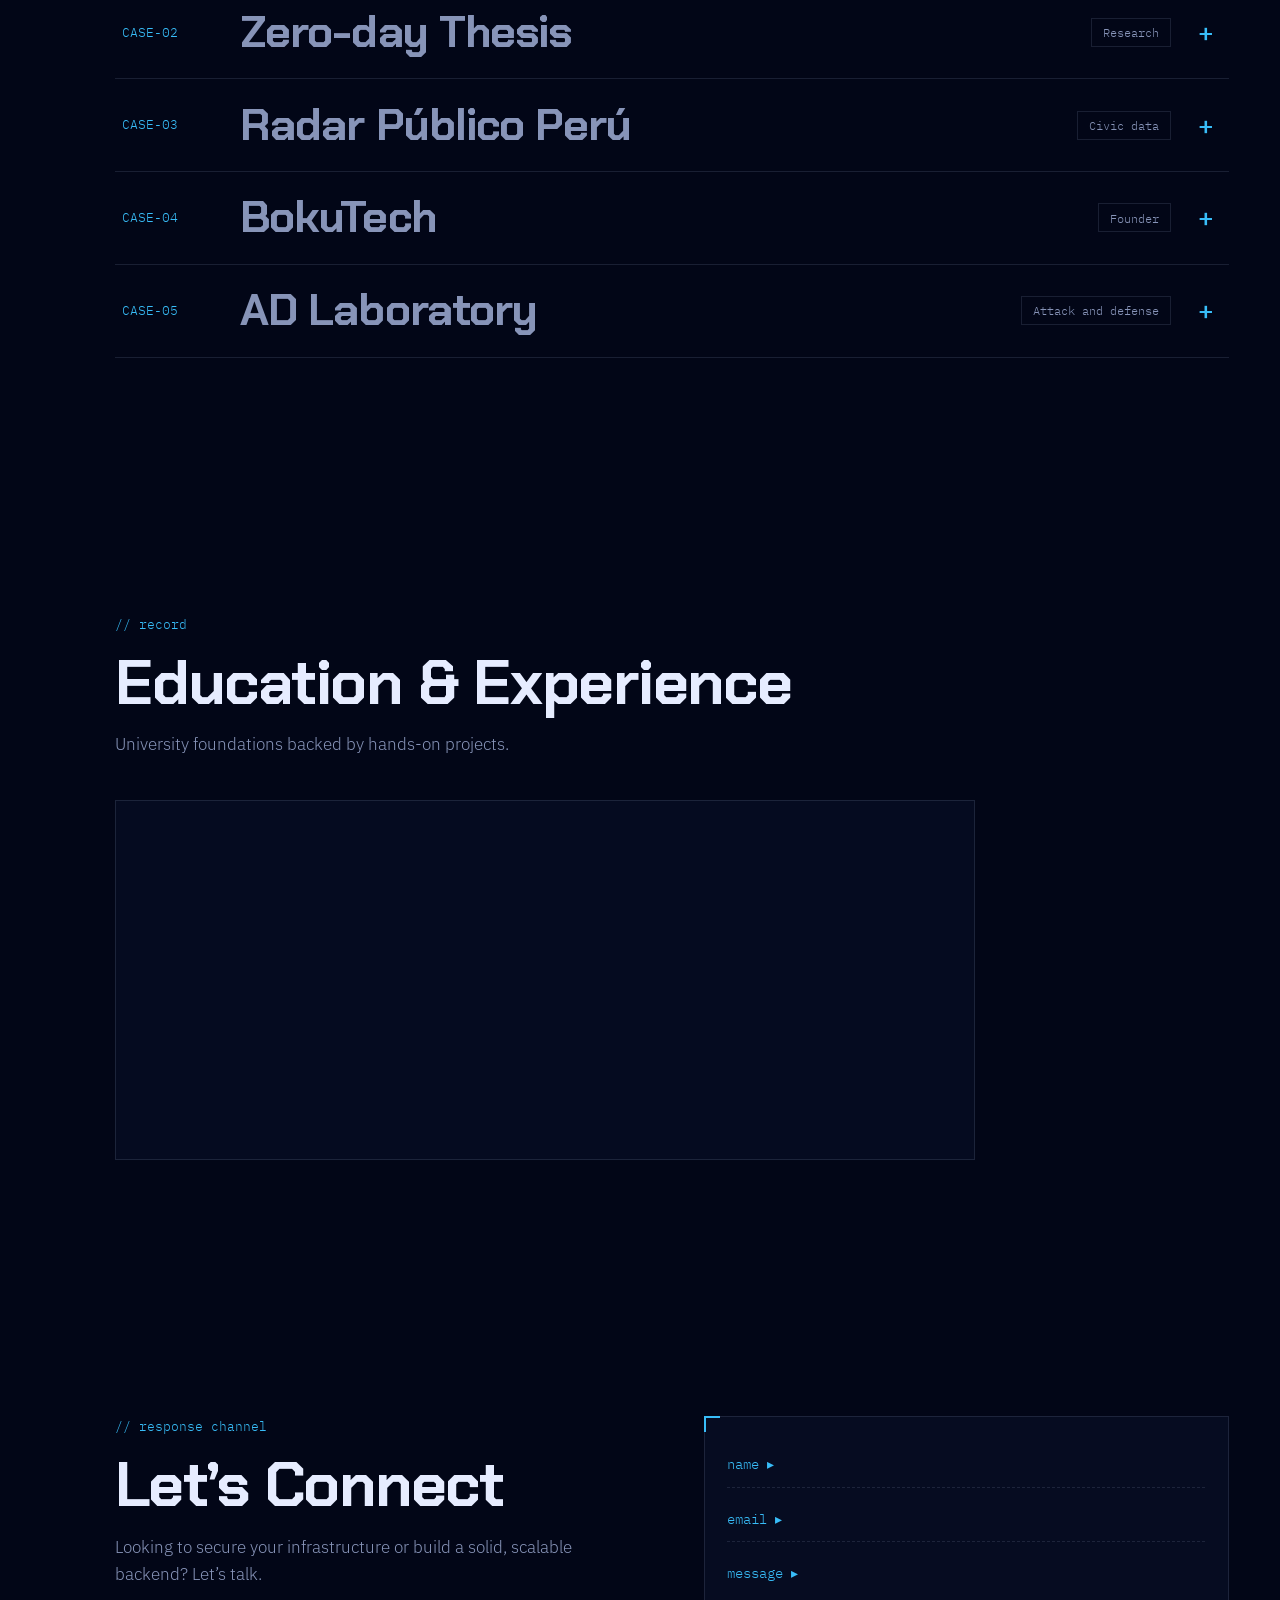
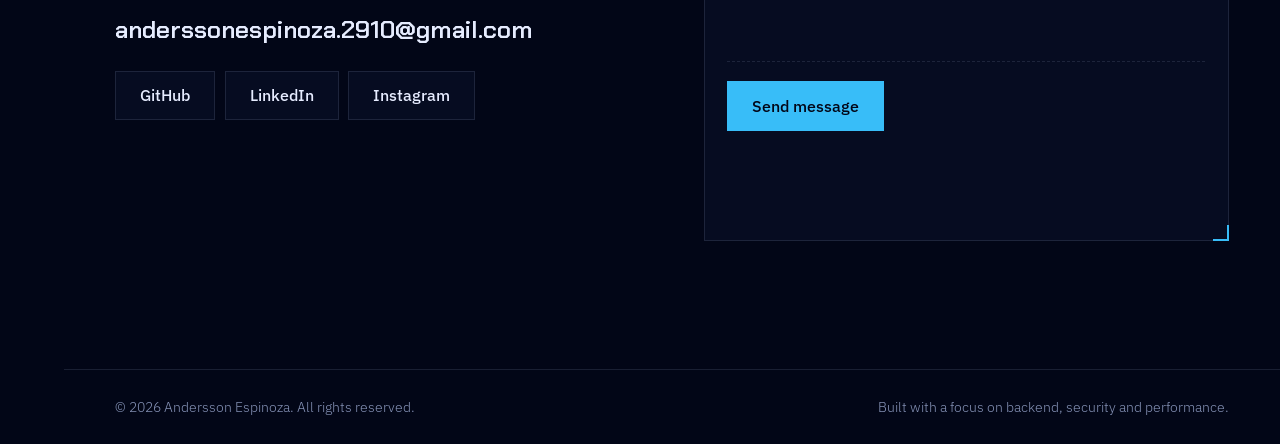
==== commit a2bd831d: "Fix immediate initialization when reduced motion is enabled" ====
--- a/en.html
+++ b/en.html
@@ -40,7 +40,7 @@
     }
     </script>
 
-<title>Andersson Espinoza | Engineer &amp; Security</title>
+<title>Andersson Espinoza | Software &amp; Security</title>
 <link rel="preconnect" href="https://fonts.googleapis.com">
 <link rel="preconnect" href="https://fonts.gstatic.com" crossorigin>
 <link href="https://fonts.googleapis.com/css2?family=Chakra+Petch:wght@500;600;700&family=IBM+Plex+Sans:wght@300;400;500&family=IBM+Plex+Mono:wght@400;500&display=swap" rel="stylesheet">
@@ -70,7 +70,7 @@
   </div>
   <div class="bdw"><div class="bd brk" id="bd">
     <div class="ph"><img src="public/yo16.png" width="276" height="276" decoding="async" alt="Andersson Espinoza" onerror="this.style.display='none';this.nextElementSibling.style.display='grid'"><div class="ae">AE.</div><div class="sc"></div></div>
-    <h3>Andersson Espinoza</h3><p>Engineer &amp; Security</p>
+    <h3>Andersson Espinoza</h3><p>Software &amp; Security</p>
     <dl class="m"><dt>role</dt><dd>Backend Dev</dd><dt>focus</dt><dd>Cybersecurity</dd><dt>based in</dt><dd>Lima, Perú</dd></dl>
     <div class="st m" id="st"><i></i><span id="stt">verifying identity</span></div><div class="bc"></div>
   </div></div>
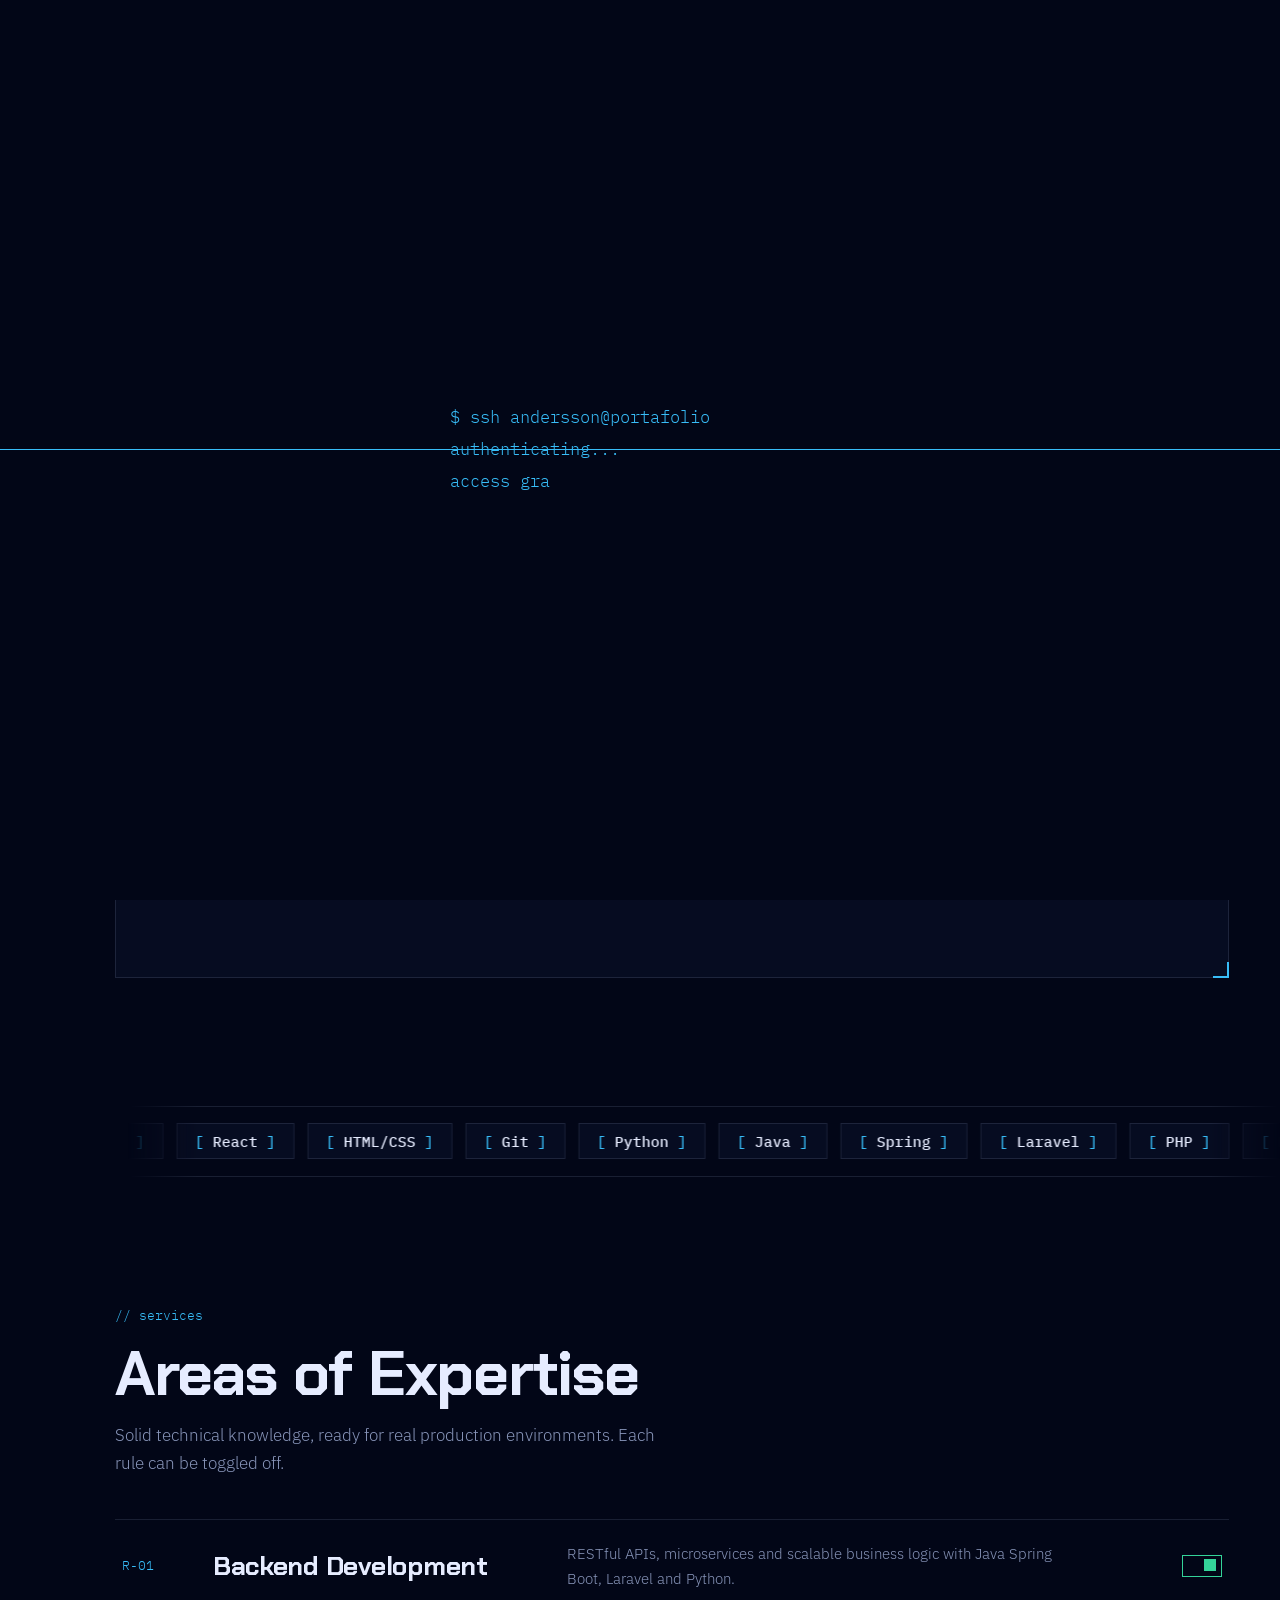
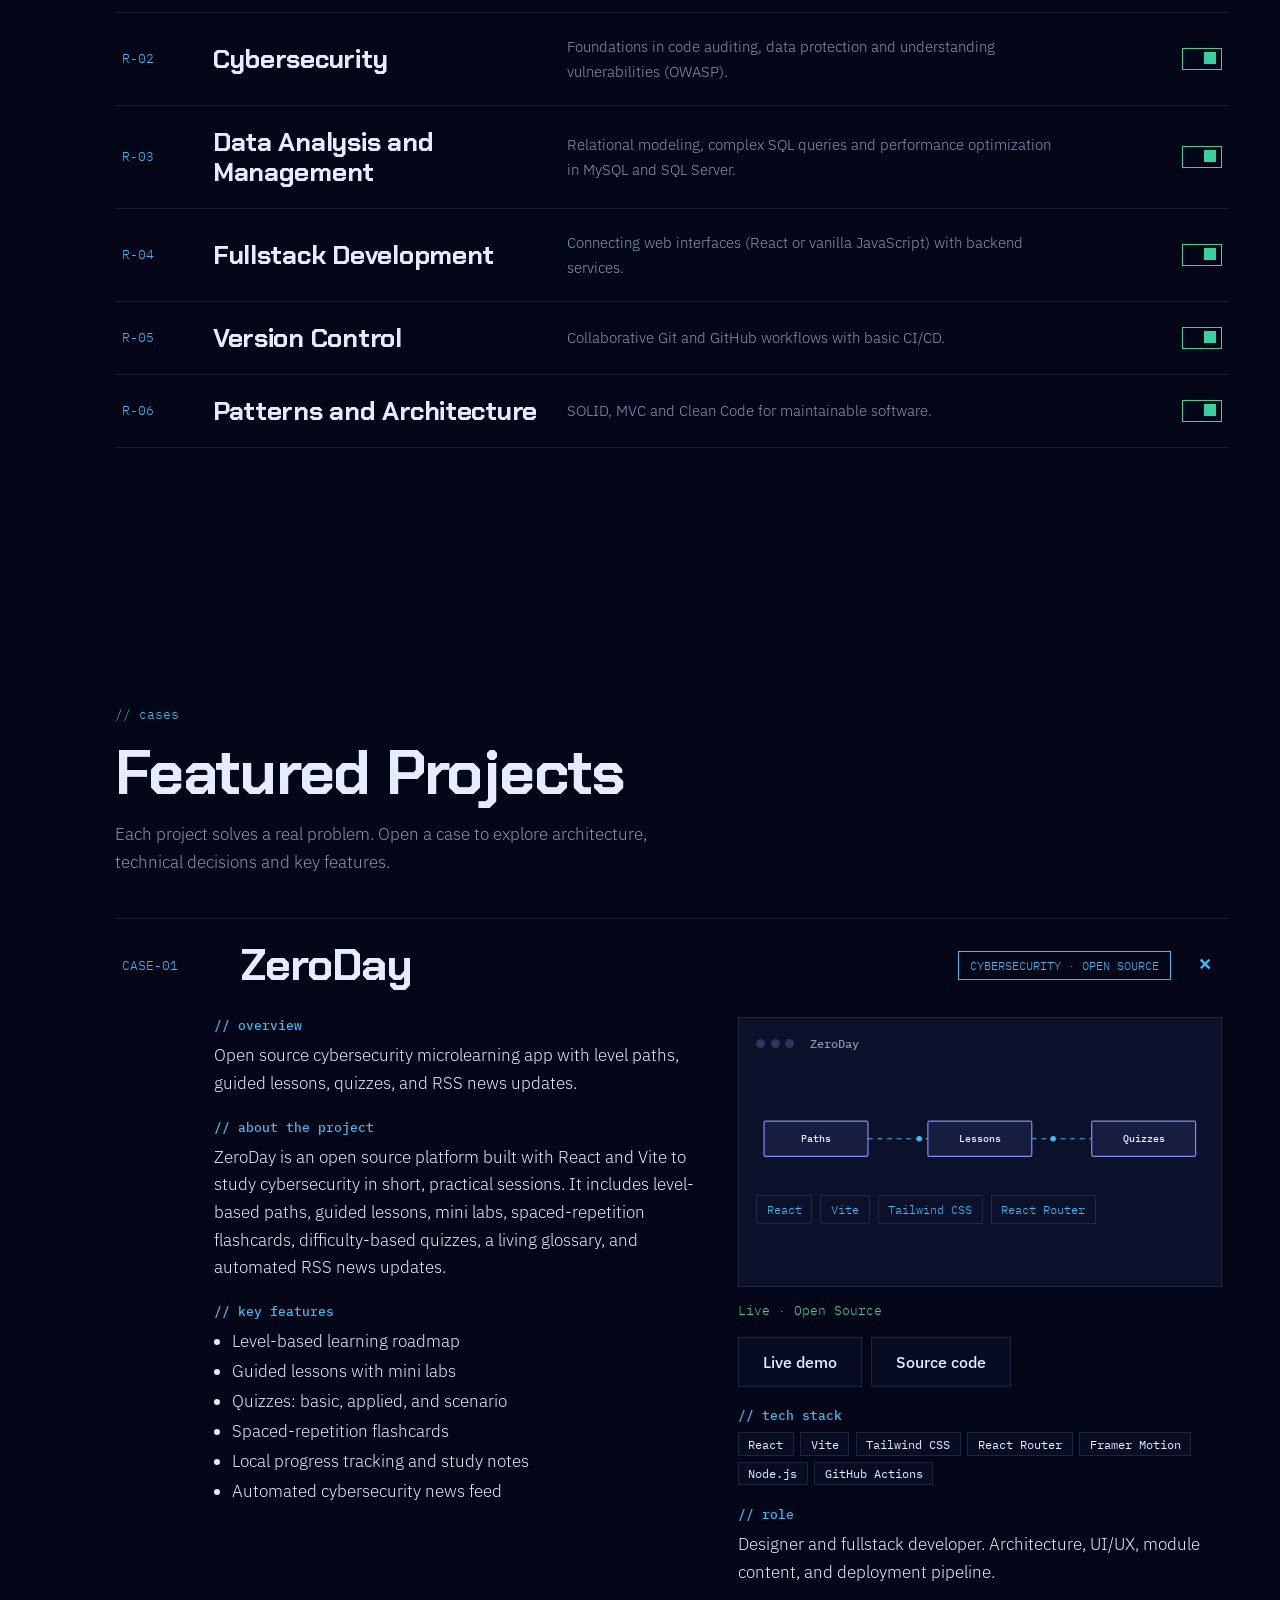
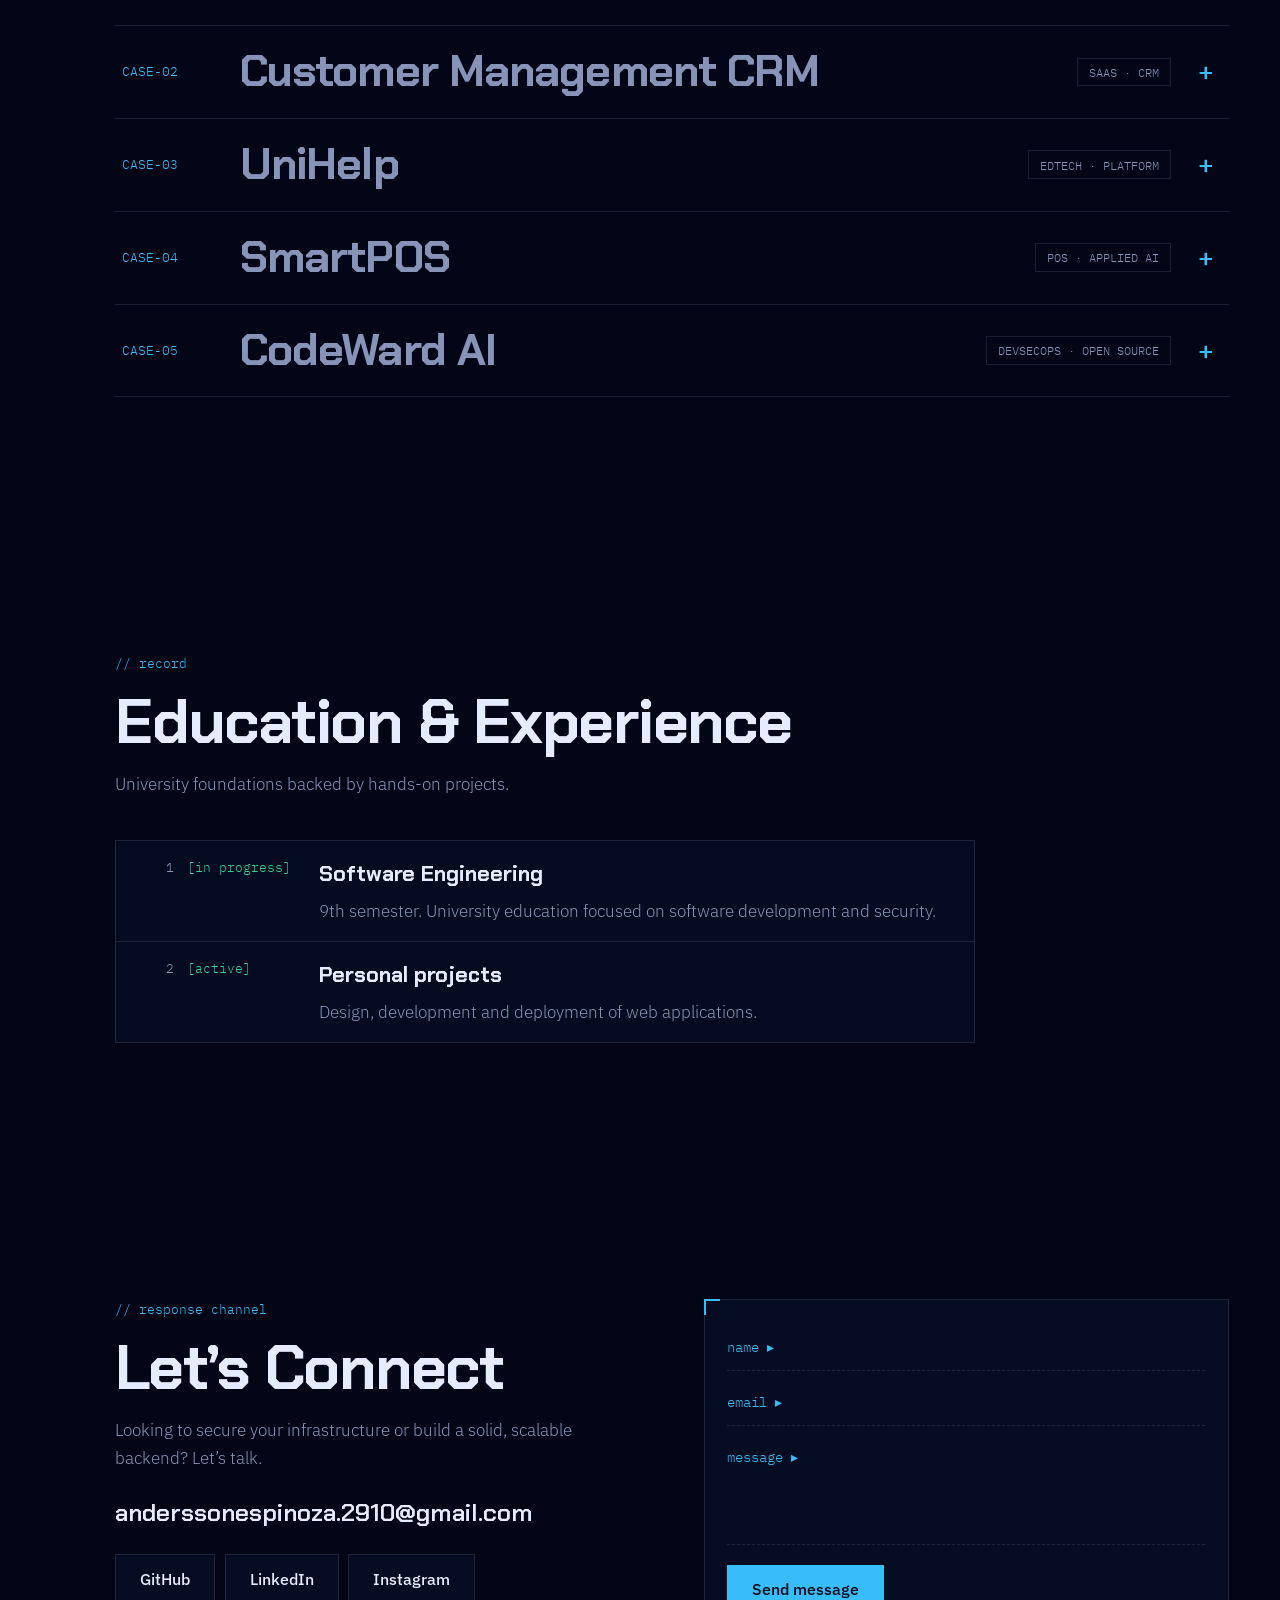
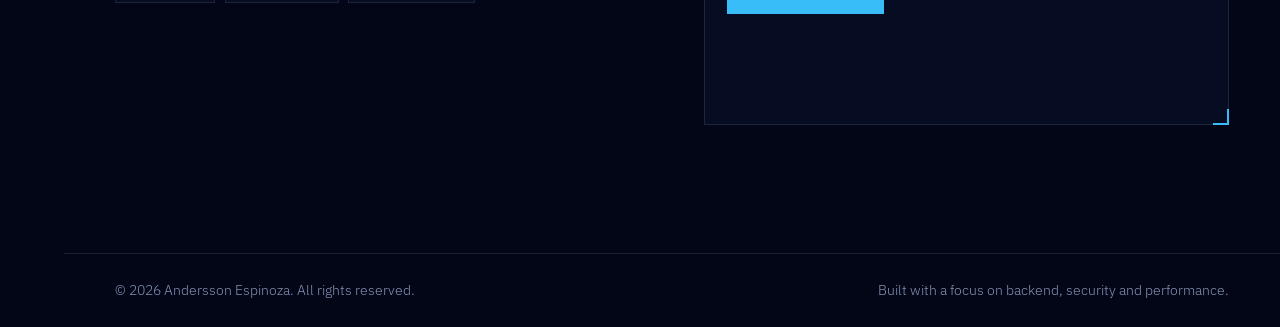
==== commit 08803a2d: "Restore original portfolio content and fix education reveal" ====
--- a/en.html
+++ b/en.html
@@ -61,7 +61,6 @@
 <main tabindex="-1">
 <section id="home"><div class="w hero">
   <div>
-    <p class="av"><i></i>Seeking my first cybersecurity opportunity as a trainee or SOC analyst</p>
     <p class="pr m" id="pr" aria-label="print(&quot;Andersson Espinoza&quot;)"></p>
     <h1 id="h1"><span class="ln rd" style="--d:0s"><span class="tx">Software</span></span><span class="ln rd" style="--d:.15s"><span class="tx">Engineer &amp;</span></span><span class="ln rd" style="--d:.3s"><span class="tx">Backend Dev</span></span></h1>
     <p class="sub">Focused on robust architectures, optimized databases and cybersecurity. Ready to turn complex logic into efficient systems.</p>
@@ -98,9 +97,8 @@
   <h2><span class="rd"><span class="tx">Education &amp; Experience</span></span></h2>
   <p class="lede">University foundations backed by hands-on projects.</p>
   <div class="lgx" id="lg">
-    <div class="ll" style="--i:0"><span class="n m">1</span><span class="s m">[in progress]</span><div><h3>Software Engineering</h3><p>Advanced student. System design, information security and scalable backend architectures.</p></div></div>
-    <div class="ll" style="--i:1"><span class="n m">2</span><span class="s m">[certified]</span><div><h3>Cisco Networking Academy</h3><p>Ethical Hacker, Cyber Threat Management, Network Defense, Endpoint Security and CCNA.</p></div></div>
-    <div class="ll" style="--i:2"><span class="n m">3</span><span class="s m">[active]</span><div><h3>Junior Developer and Personal Projects</h3><p>Functional web applications, problem solving and methodical debugging.</p></div></div>
+<div class="ll" style="--i:0"><span class="n m">1</span><span class="s m">[in progress]</span><div><h3>Software Engineering</h3><p>9th semester. University education focused on software development and security.</p></div></div>
+<div class="ll" style="--i:1"><span class="n m">2</span><span class="s m">[active]</span><div><h3>Personal projects</h3><p>Design, development and deployment of web applications.</p></div></div>
   </div>
 </div></section>
 
--- a/css/portfolio-v6.css
+++ b/css/portfolio-v6.css
@@ -97,7 +97,8 @@
 .ar{width:100%;height:auto;margin-top:1rem}.ar rect{fill:rgba(129,140,248,.1);stroke:var(--b);stroke-width:1.5}.ar text{fill:var(--fg);font:500 12px "IBM Plex Mono";text-anchor:middle}.ar path{fill:none;stroke:var(--a);stroke-width:1.5;stroke-dasharray:6 6;animation:ds 1s linear infinite}.ar circle{fill:var(--a)}
 /* registro */
 .lgx{max-width:860px;border:1px solid var(--ln);background:rgba(10,17,40,.55)}
-.ll{display:grid;grid-template-columns:2.6rem 7.5rem 1fr;gap:.8rem;padding:1rem 1rem;border-bottom:1px solid var(--ln);clip-path:inset(0 100% 0 0);transition:clip-path 1s cubic-bezier(.7,0,.2,1);transition-delay:calc(var(--i)*.18s)}.ll:last-child{border-bottom:0}.ll.in{clip-path:inset(0)}
+.ll{display:grid;grid-template-columns:2.6rem 7.5rem 1fr;gap:.8rem;padding:1rem 1rem;border-bottom:1px solid var(--ln);clip-path:none}.ll:last-child{border-bottom:0}.ll.in{animation:record-reveal 1s cubic-bezier(.7,0,.2,1) backwards;animation-delay:calc(var(--i)*.18s)}
+@keyframes record-reveal{from{clip-path:inset(0 100% 0 0)}to{clip-path:inset(0)}}
 .ll .n{color:var(--mute);font-size:.8rem;text-align:right}.ll .s{font-size:.8rem;color:var(--ok)}.ll h3{margin:0 0 .3rem;font-size:1.35rem}.ll p{margin:0;color:var(--mute)}
 /* contacto */
 .ct{display:grid;grid-template-columns:1fr 1fr;gap:clamp(2rem,5vw,4rem);align-items:start}
@@ -171,3 +172,11 @@
 @media(max-width:900px){#rail a.n span{font-size:11px}}
 @media(hover:none){.bt:hover{color:var(--fg)}.bt.p:hover{color:var(--bg)}}
 #toast{visibility:hidden}#toast.on{visibility:visible}
+
+.project-status{color:var(--ok);font-size:.8rem;margin:.8rem 0!important}
+.project-links{display:flex;flex-wrap:wrap;gap:.6rem;margin:1rem 0}
+.ch em{white-space:normal;max-width:16rem}
+
+.project-flow{display:grid;align-items:center;min-height:130px}
+.project-stack{display:flex;flex-wrap:wrap;gap:.5rem;font-size:.72rem}
+.project-stack span{padding:.25rem .6rem;border:1px solid var(--ln);color:var(--a);animation:fl 4s ease-in-out infinite alternate;animation-delay:calc(var(--n)*.5s)}
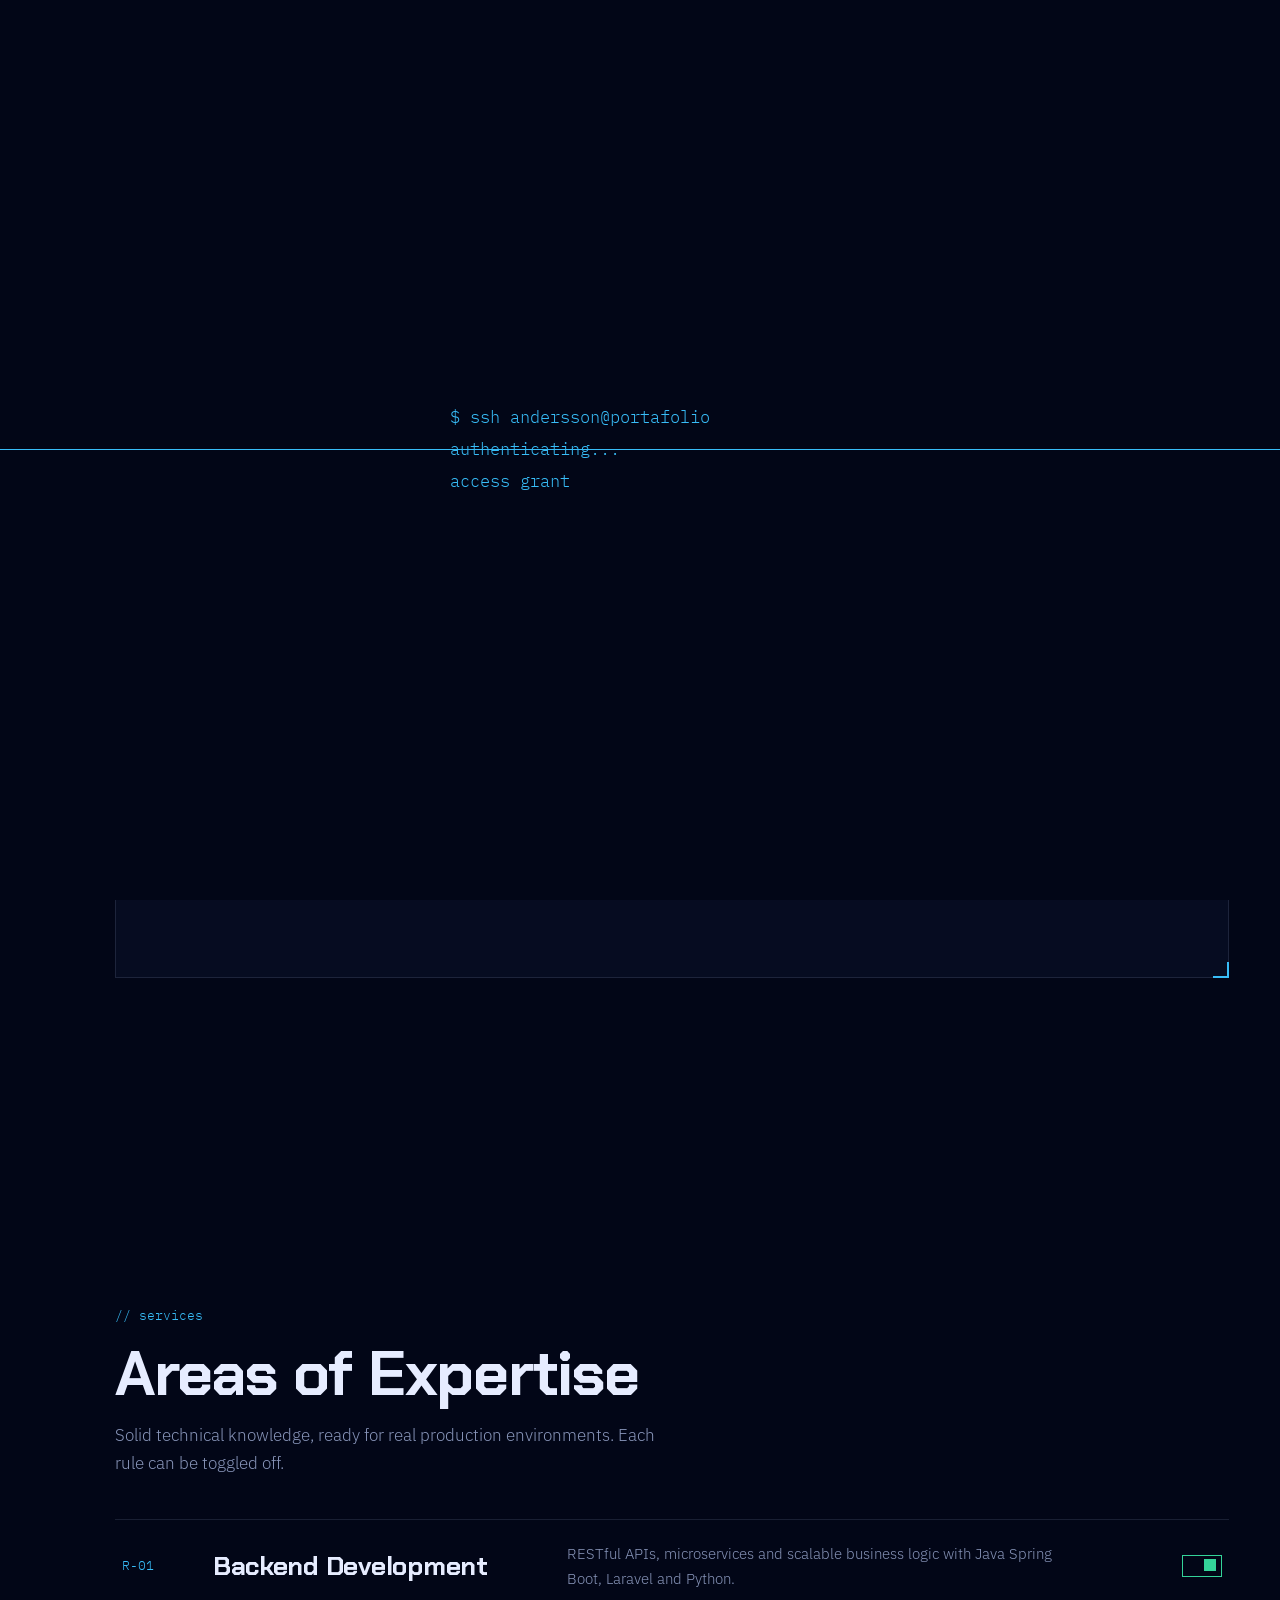
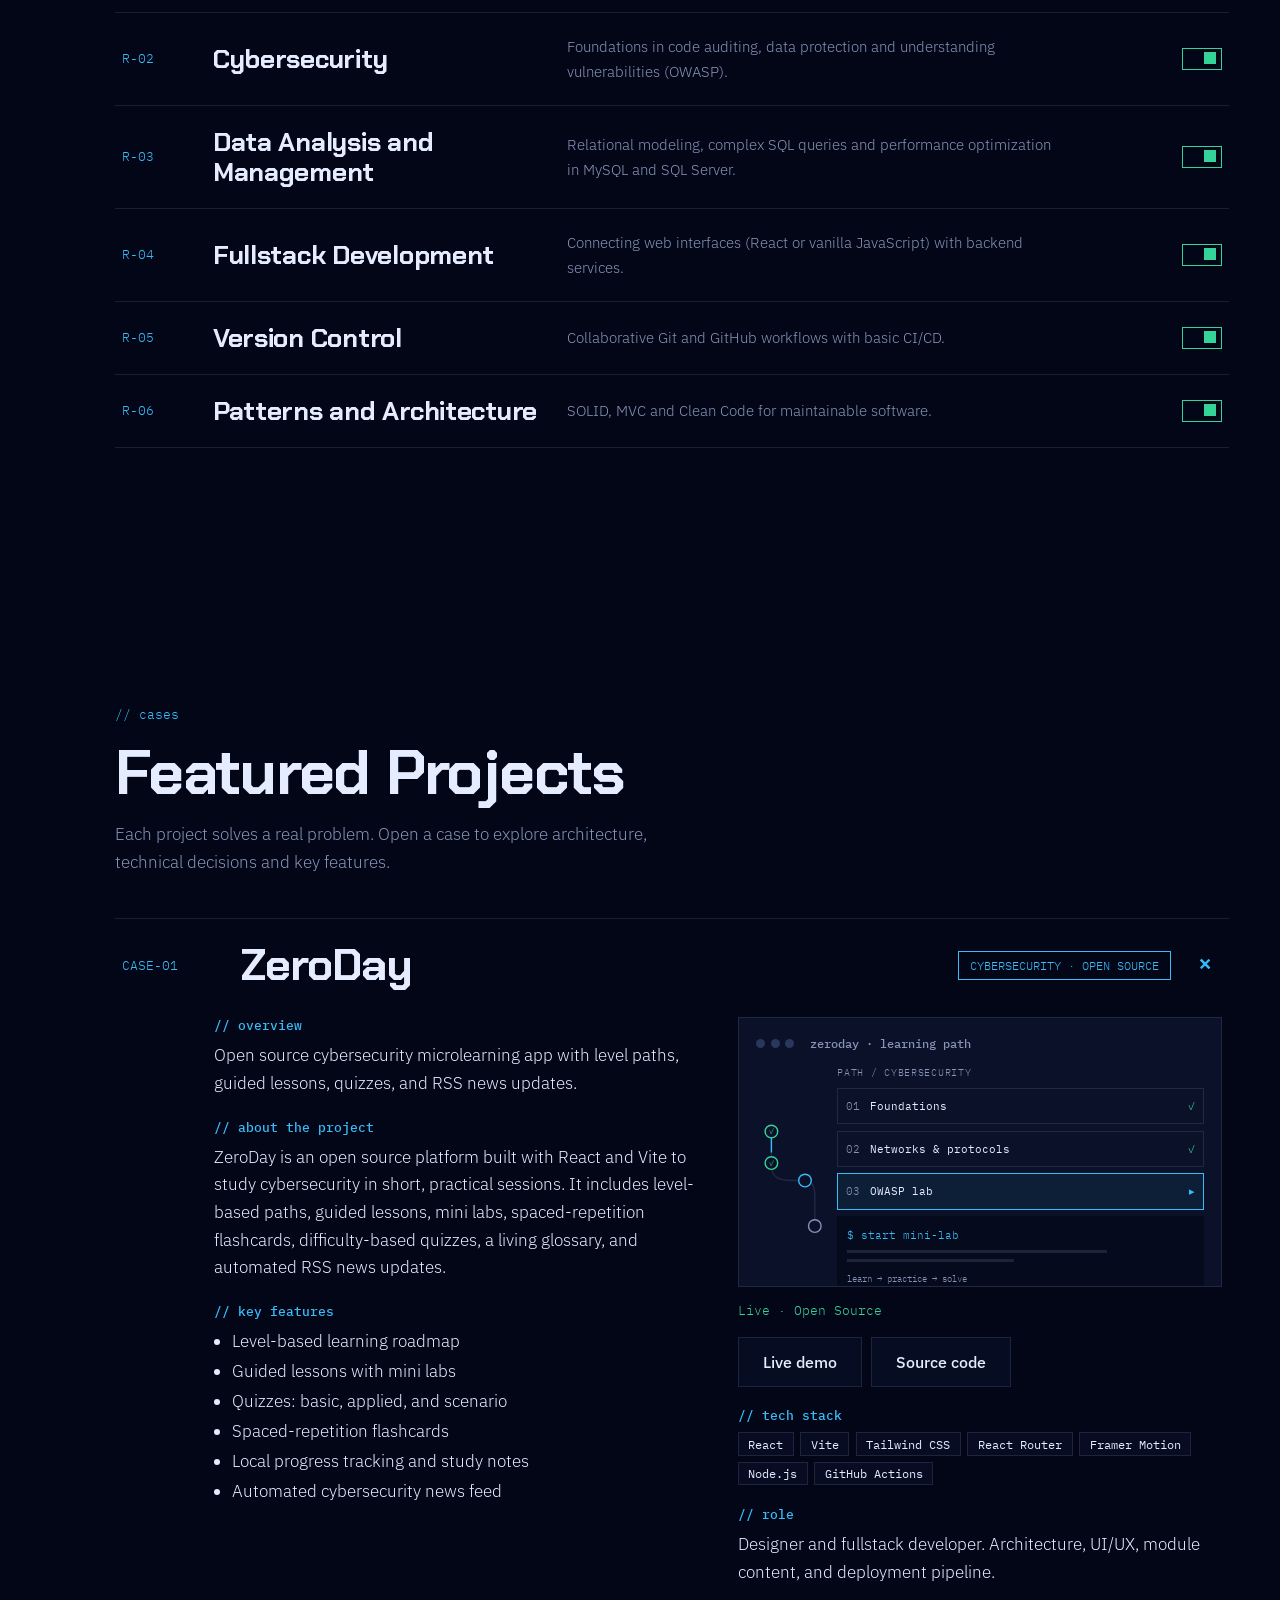
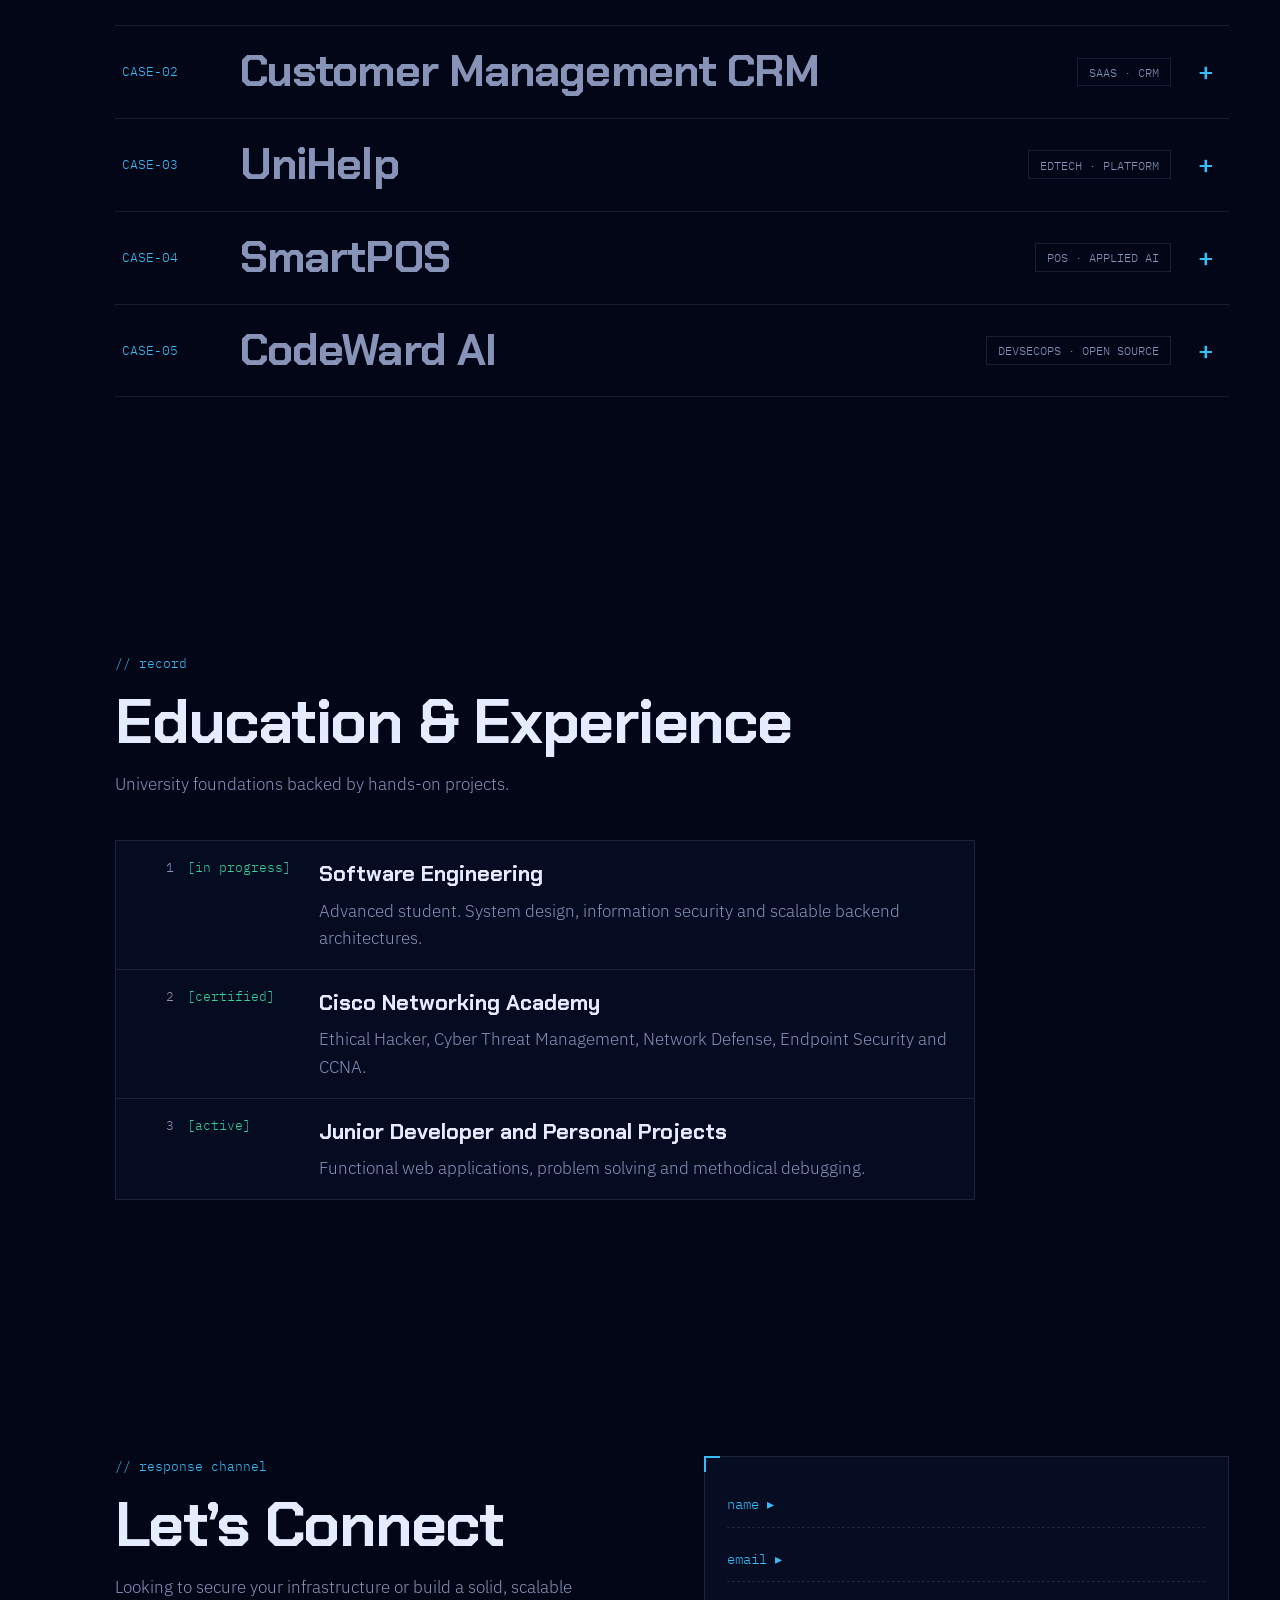
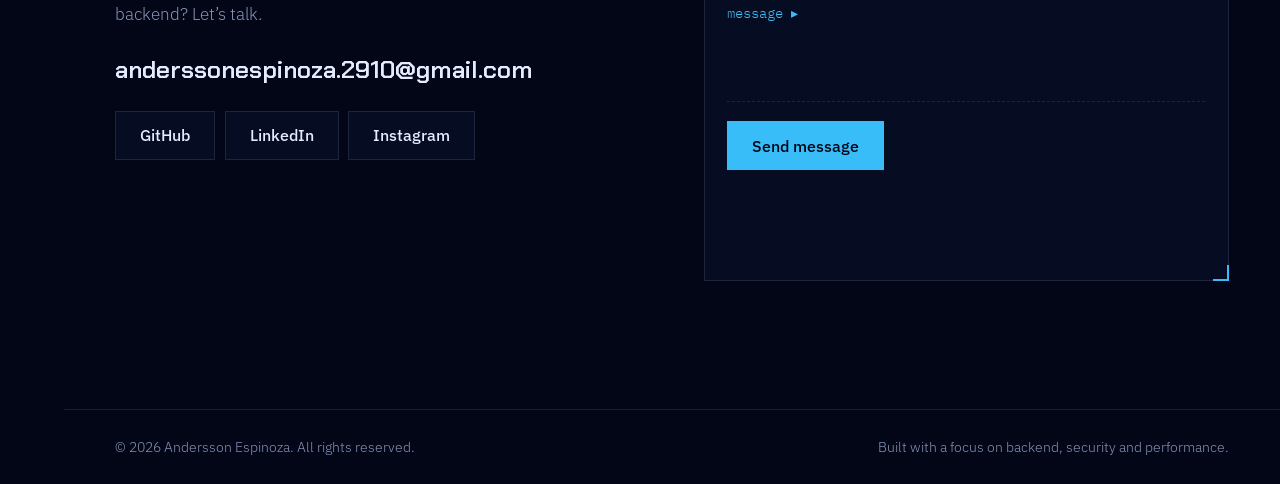
==== commit 912aacc5: "Give each project a distinct animated preview and restore reference education" ====
--- a/en.html
+++ b/en.html
@@ -97,8 +97,9 @@
   <h2><span class="rd"><span class="tx">Education &amp; Experience</span></span></h2>
   <p class="lede">University foundations backed by hands-on projects.</p>
   <div class="lgx" id="lg">
-<div class="ll" style="--i:0"><span class="n m">1</span><span class="s m">[in progress]</span><div><h3>Software Engineering</h3><p>9th semester. University education focused on software development and security.</p></div></div>
-<div class="ll" style="--i:1"><span class="n m">2</span><span class="s m">[active]</span><div><h3>Personal projects</h3><p>Design, development and deployment of web applications.</p></div></div>
+    <div class="ll" style="--i:0"><span class="n m">1</span><span class="s m">[in progress]</span><div><h3>Software Engineering</h3><p>Advanced student. System design, information security and scalable backend architectures.</p></div></div>
+    <div class="ll" style="--i:1"><span class="n m">2</span><span class="s m">[certified]</span><div><h3>Cisco Networking Academy</h3><p>Ethical Hacker, Cyber Threat Management, Network Defense, Endpoint Security and CCNA.</p></div></div>
+    <div class="ll" style="--i:2"><span class="n m">3</span><span class="s m">[active]</span><div><h3>Junior Developer and Personal Projects</h3><p>Functional web applications, problem solving and methodical debugging.</p></div></div>
   </div>
 </div></section>
 
@@ -117,6 +118,7 @@
 </main>
 <footer><span>© 2026 Andersson Espinoza. All rights reserved.</span><span>Built with a focus on backend, security and performance.</span></footer>
 
+<script src="js/project-visuals.js" defer></script>
 <script src="js/portfolio-v6-en.js" defer></script>
 </body>
 </html>
--- a/css/portfolio-v6.css
+++ b/css/portfolio-v6.css
@@ -177,6 +177,34 @@
 .project-links{display:flex;flex-wrap:wrap;gap:.6rem;margin:1rem 0}
 .ch em{white-space:normal;max-width:16rem}
 
-.project-flow{display:grid;align-items:center;min-height:130px}
-.project-stack{display:flex;flex-wrap:wrap;gap:.5rem;font-size:.72rem}
-.project-stack span{padding:.25rem .6rem;border:1px solid var(--ln);color:var(--a);animation:fl 4s ease-in-out infinite alternate;animation-delay:calc(var(--n)*.5s)}
+/* Each case has its own explanatory motion and composition. */
+.visual-label{display:block;font-size:10px;letter-spacing:.07em;color:var(--mute)}
+.zd-preview{display:grid;grid-template-columns:70px minmax(0,1fr);gap:.7rem;height:205px;font-size:11px}
+.zd-route svg{width:100%;height:100%;overflow:visible}.zd-route path{fill:none;stroke:var(--ln);stroke-width:2}.zd-route .zd-travel{stroke:var(--a);stroke-dasharray:30 220;animation:zd-route 5s linear infinite}.zd-route circle{fill:var(--bg2);stroke:var(--ok);stroke-width:2}.zd-route .zd-current{stroke:var(--a)}.zd-route .zd-last{stroke:var(--mute)}.zd-route text{fill:var(--ok);font-size:12px;text-anchor:middle}
+@keyframes zd-route{to{stroke-dashoffset:-250}}
+.zd-lessons{display:grid;gap:.4rem;align-content:start}.zd-lesson{display:flex;align-items:center;gap:.6rem;padding:.5rem;border:1px solid var(--ln)}.zd-lesson b{font-weight:400}.zd-lesson span{color:var(--mute)}.zd-lesson em{margin-left:auto;color:var(--ok);font-style:normal}.zd-lesson.current{border-color:var(--a);background:rgba(56,189,248,.07)}.zd-lesson.current em{color:var(--a)}
+.zd-code{padding:.6rem;background:rgba(2,6,23,.6);color:var(--a)}.zd-code i{display:block;height:3px;margin:.4rem 0;background:var(--ln);transform-origin:left;animation:zd-code 5s cubic-bezier(.77,0,.175,1) infinite}.zd-code i:nth-of-type(1){width:75%}.zd-code i:nth-of-type(2){width:48%;animation-delay:.2s}.zd-code small{font-size:9px;color:var(--mute)}
+@keyframes zd-code{0%,15%{transform:scaleX(.15);opacity:.4}50%,100%{transform:scaleX(1);opacity:1}}
+.crm-preview{display:grid;grid-template-columns:repeat(3,minmax(0,1fr));gap:.5rem;position:relative;height:190px;font-size:10px}.crm-column{background:rgba(2,6,23,.45);padding:.5rem .35rem}.crm-heading{display:flex;gap:.3rem;align-items:center;color:var(--mute);margin-bottom:.6rem;white-space:nowrap}.crm-heading i{width:5px;height:5px;background:var(--a)}.crm-column:nth-child(2) .crm-heading i{background:var(--b)}.crm-column:nth-child(3) .crm-heading i{background:var(--ok)}
+.crm-card{padding:.5rem;border:1px solid var(--ln);margin-bottom:.5rem;background:#101a35}.crm-person{display:flex;gap:.35rem;align-items:center}.crm-person>i{display:grid;place-items:center;width:20px;height:20px;background:rgba(129,140,248,.16);color:var(--b);font-size:8px;font-style:normal;flex-shrink:0}.crm-person>span{flex:1}.crm-person b,.crm-person small,.crm-skeleton{display:block;height:3px;background:var(--ln)}.crm-person small{margin-top:4px;width:60%}.crm-skeleton{margin:.5rem 0;width:85%}.crm-tag{font-size:8px;color:var(--a)}.crm-column:nth-child(3) .crm-tag{color:var(--ok)}
+.crm-card-0-1{animation:crm-source 6s linear infinite}.crm-transfer{position:absolute;left:4%;top:105px;width:25%;height:54px;border:1px solid var(--a);background:#102742;padding:8px;animation:crm-transfer 6s cubic-bezier(.77,0,.175,1) infinite}.crm-transfer i{display:block;width:17px;height:17px;background:var(--a);opacity:.5}.crm-transfer b,.crm-transfer span{position:absolute;left:32px;top:12px;width:45%;height:3px;background:var(--a);opacity:.5}.crm-transfer span{top:22px;width:30%}
+@keyframes crm-transfer{0%,15%{transform:translateX(0);opacity:0}22%{opacity:1}65%,80%{transform:translateX(128%);opacity:1}90%,100%{transform:translateX(128%);opacity:0}}
+@keyframes crm-source{0%,15%,95%,100%{opacity:1}22%,85%{opacity:.15}}
+.visual-foot{display:flex;justify-content:space-between;align-items:center;margin-top:.5rem;color:var(--mute);font-size:9px}.visual-foot i{height:4px;width:24px;background:var(--ok)}
+.uh-preview{font-size:11px}.uh-question{display:flex;gap:.7rem;align-items:center;padding:.5rem 0 .8rem}.uh-avatar{width:34px;height:34px;display:grid;place-items:center;flex-shrink:0;color:var(--b);background:rgba(129,140,248,.12);border:1px solid var(--b);font-size:20px}.uh-question b{display:block;font-weight:400;color:var(--fg);margin:.3rem 0}.uh-tags{display:flex;gap:.4rem}.uh-tags span{font-size:9px;color:var(--b);border:1px solid var(--ln);padding:0 .4rem}.uh-thread{padding-left:25px;position:relative}.uh-thread>i{position:absolute;left:16px;top:0;width:10px;height:26px;border-left:1px solid var(--ln);border-bottom:1px solid var(--ln)}.uh-answer{border:1px solid rgba(52,211,153,.3);padding:.7rem;background:rgba(52,211,153,.03);animation:uh-answer 6s cubic-bezier(.23,1,.32,1) infinite}.uh-answer-top{display:flex;justify-content:space-between;gap:.5rem;font-size:9px;color:var(--mute)}.uh-answer-top em{color:var(--ok);font-style:normal;white-space:nowrap}.uh-code{font-size:10px;line-height:1.7;margin:.5rem 0;overflow-wrap:anywhere}.uh-code span{color:var(--b)}.uh-accepted{color:var(--ok);font-size:10px;animation:uh-accepted 6s linear infinite}
+@keyframes uh-answer{0%,8%{opacity:.25;transform:translateY(8px)}22%,90%{opacity:1;transform:translateY(0)}100%{opacity:.25;transform:translateY(8px)}}
+@keyframes uh-accepted{0%,30%{opacity:.2}45%,90%{opacity:1}100%{opacity:.2}}
+.pos-preview{display:grid;grid-template-columns:minmax(0,1fr) minmax(0,1fr);gap:1rem;align-items:center;height:205px;font-size:10px}.pos-wave{display:flex;height:75px;gap:3px;align-items:center;justify-content:center}.pos-wave i{height:var(--h);max-height:100%;width:3px;background:var(--a);transform:scaleY(.3);animation:pos-wave 1.2s cubic-bezier(.77,0,.175,1) infinite alternate;animation-delay:calc(var(--n)*-.09s)}
+@keyframes pos-wave{to{transform:scaleY(1)}}
+.pos-transcript{color:var(--fg);font-size:11px;line-height:1.5}.pos-ai{margin-top:.7rem;color:var(--b);font-size:9px;display:flex;gap:.4rem;align-items:center}.pos-ai i{width:6px;height:6px;background:var(--b);animation:bl 2s steps(1) infinite}.pos-receipt{border:1px solid var(--ln);background:rgba(230,236,255,.04);padding:.8rem;position:relative}.pos-receipt-head{display:flex;justify-content:space-between;gap:.3rem;color:var(--mute);font-size:9px;border-bottom:1px dashed var(--ln);padding-bottom:.6rem}.pos-item{display:flex;justify-content:space-between;gap:.3rem;margin-top:.7rem;animation:pos-item 5s cubic-bezier(.23,1,.32,1) infinite}.pos-item b{font-weight:400;white-space:nowrap}.pos-total{display:flex;justify-content:space-between;gap:.4rem;border-top:1px dashed var(--ln);margin-top:.8rem;padding-top:.6rem;color:var(--a)}.pos-saved{color:var(--ok);font-size:9px;margin-top:.7rem;animation:uh-accepted 5s linear infinite}.pos-barcode{height:15px;margin-top:.6rem;opacity:.35;background:repeating-linear-gradient(90deg,var(--fg) 0 1px,transparent 1px 3px,var(--fg) 3px 5px,transparent 5px 7px)}
+@keyframes pos-item{0%,15%{opacity:.25;transform:translateY(5px)}35%,100%{opacity:1;transform:translateY(0)}}
+/* Preview animations run only while their case is open. */
+.cs:not(.o) .ev *,.cs:not(.o) .ev *::after{animation-play-state:paused}
+@media(max-width:540px){.zd-preview{grid-template-columns:48px minmax(0,1fr);gap:.4rem;height:200px}.zd-lesson{padding:.45rem;font-size:10px}.crm-preview{gap:.3rem;font-size:9px}.crm-column{padding:.4rem .2rem}.crm-heading{font-size:8px}.crm-card{padding:.4rem .3rem}.uh-code{font-size:9px}.uh-answer-top{font-size:8px}.pos-preview{gap:.65rem}.pos-receipt{padding:.6rem}.pos-wave{gap:2px}.pos-transcript{font-size:10px}}
+@media(prefers-reduced-motion:reduce){.zd-travel,.zd-code i,.crm-card,.crm-transfer,.uh-answer,.uh-accepted,.pos-wave i,.pos-ai i,.pos-item,.pos-saved{animation:none!important;transform:none}.crm-transfer{display:none}}
+@media(max-width:540px){
+ .zd-preview{height:185px}.zd-lessons{gap:.3rem}.zd-lesson{padding:.35rem .4rem;line-height:1.5}.zd-code{padding:.4rem;line-height:1.4}.zd-code small{display:block;font-size:8px}
+ .crm-preview{height:178px}.crm-card{padding:.35rem .3rem}.visual-foot{font-size:8px;line-height:1.4}
+}
+html{overflow-x:clip}
+@media(max-width:540px){.bdw{width:min(calc(100% - 2rem),310px)}}
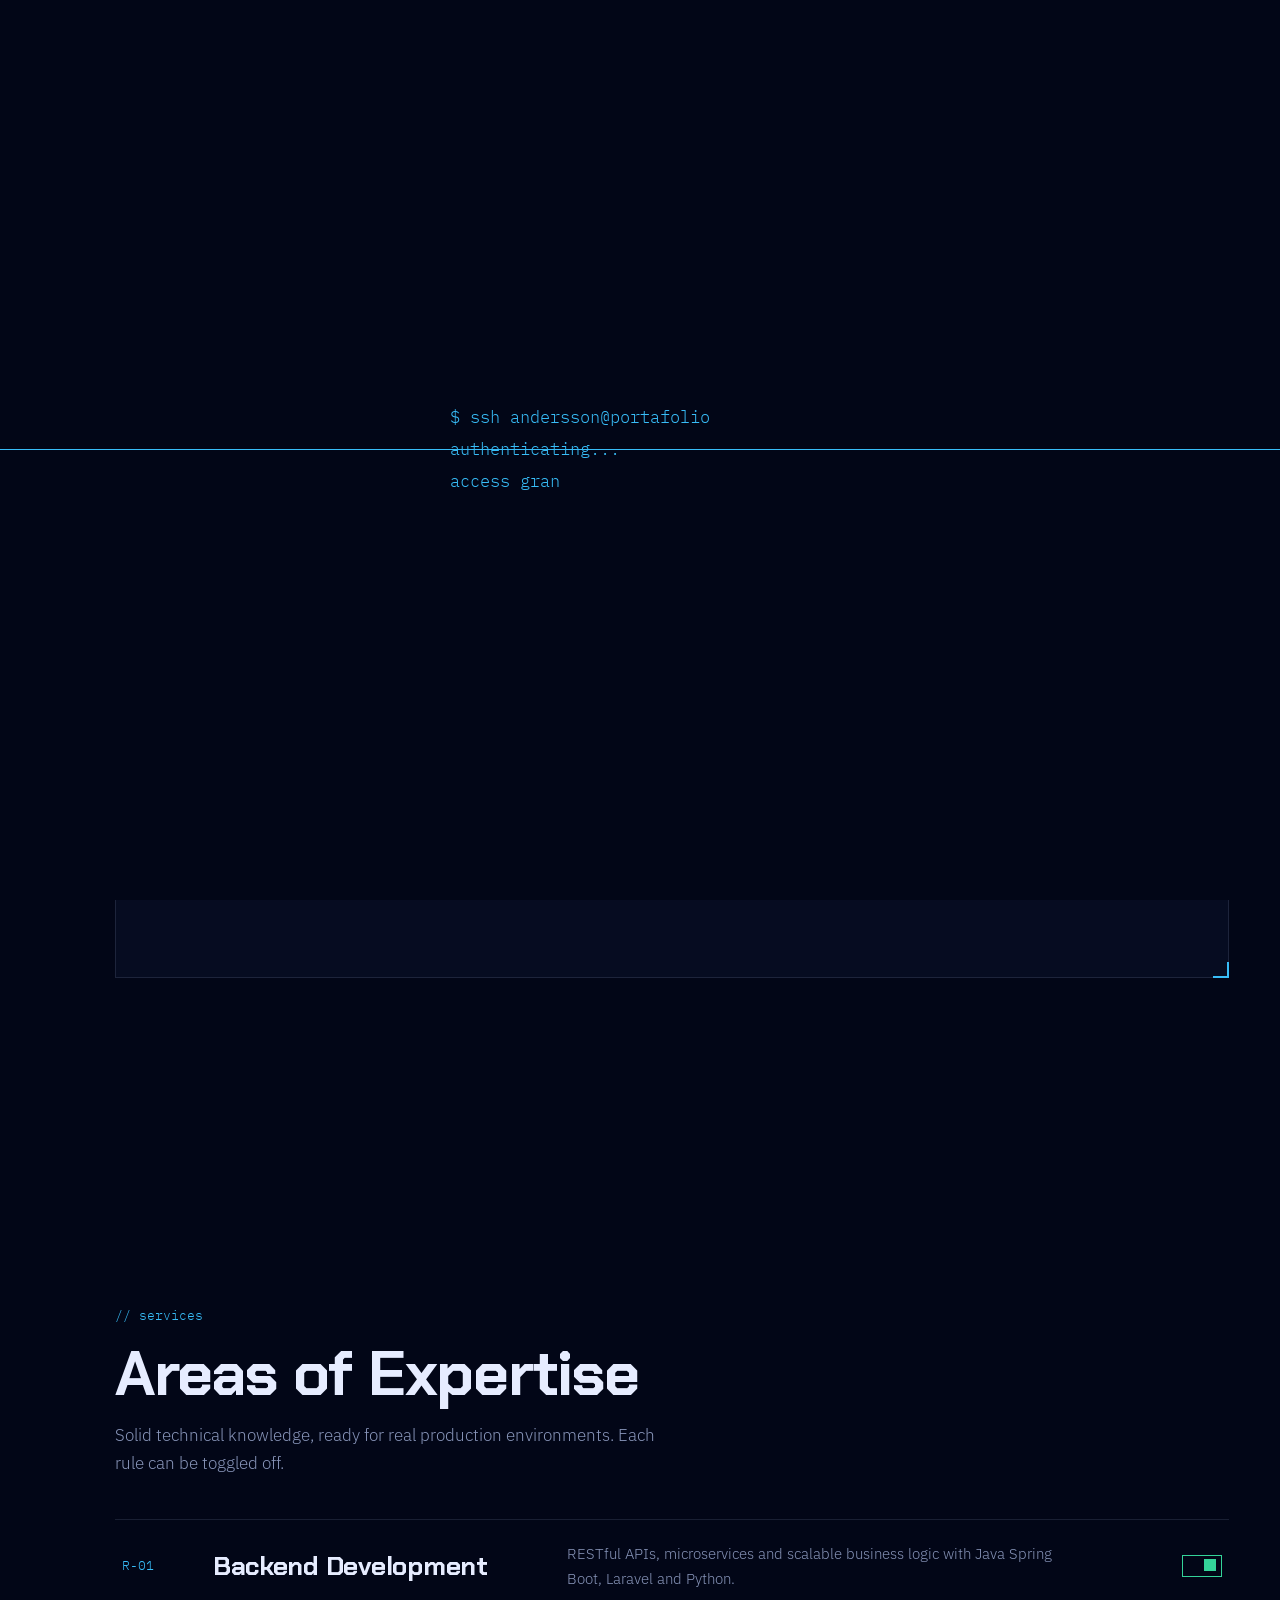
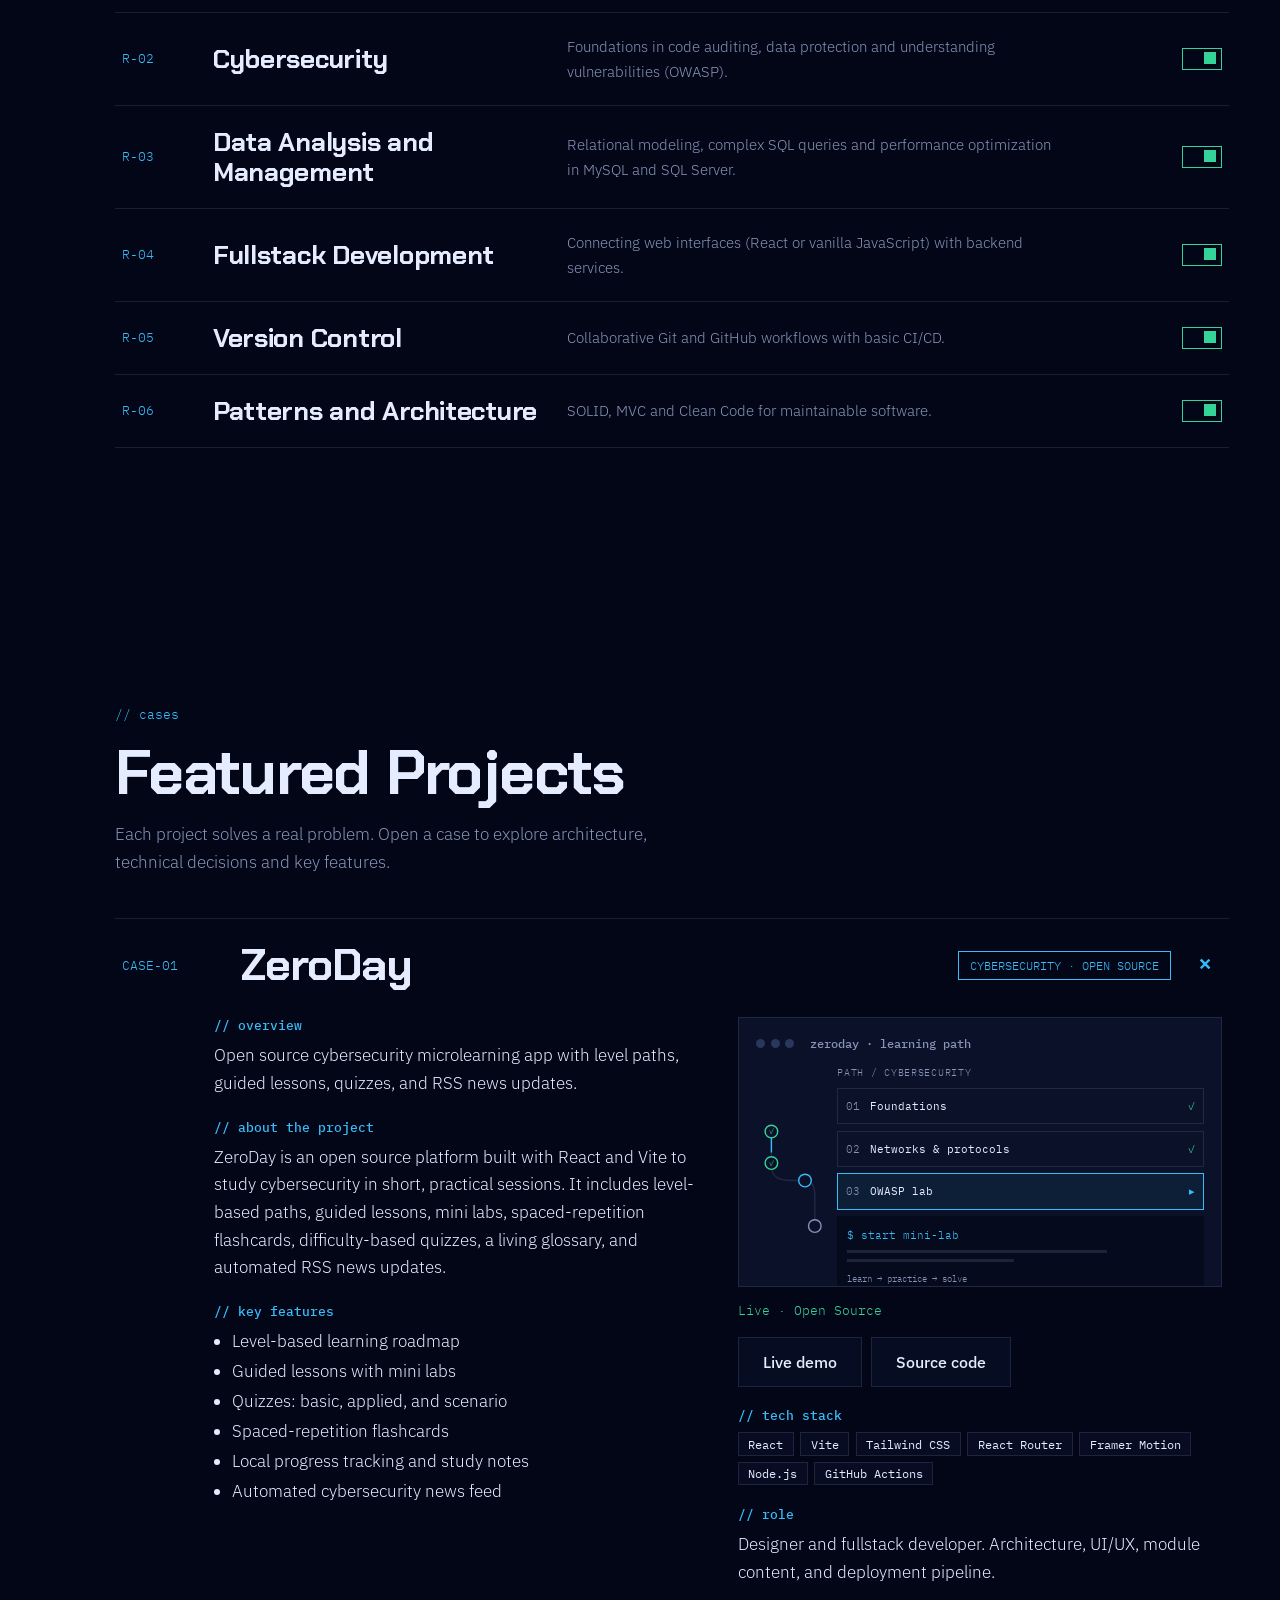
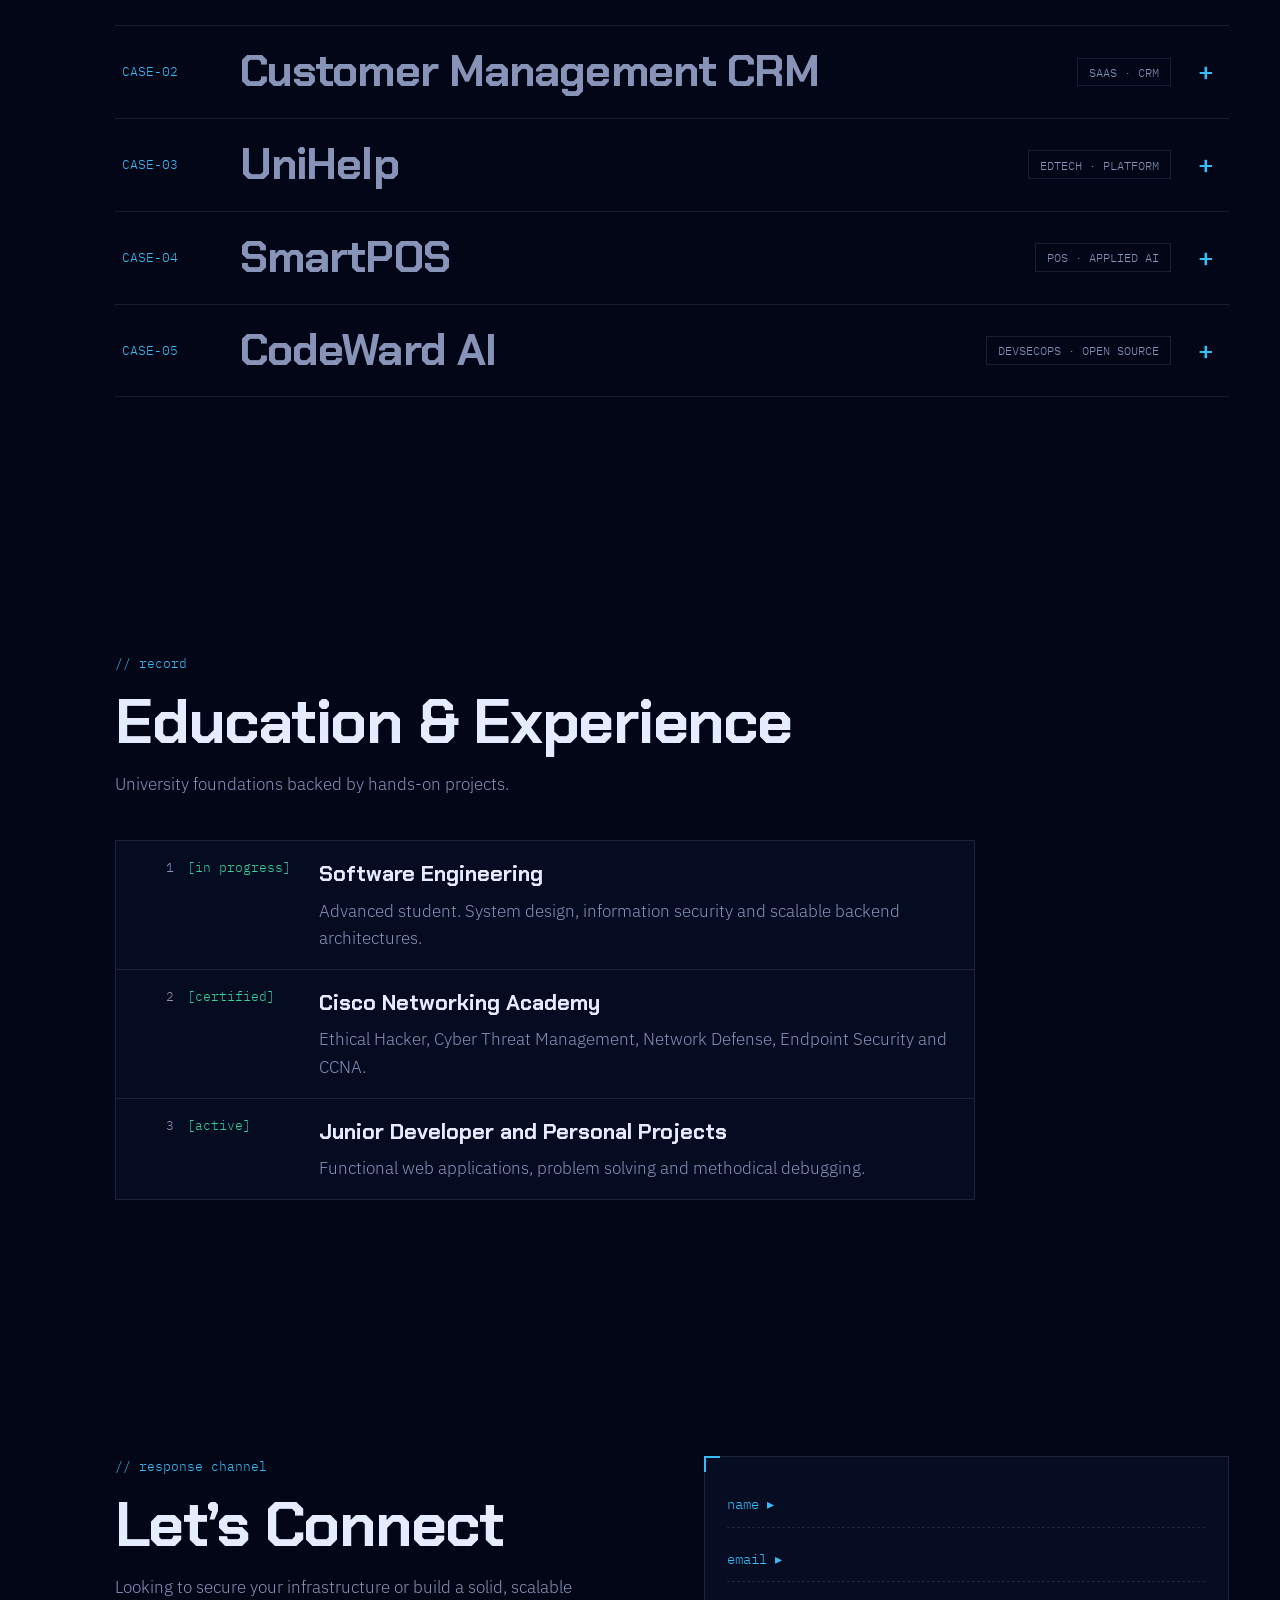
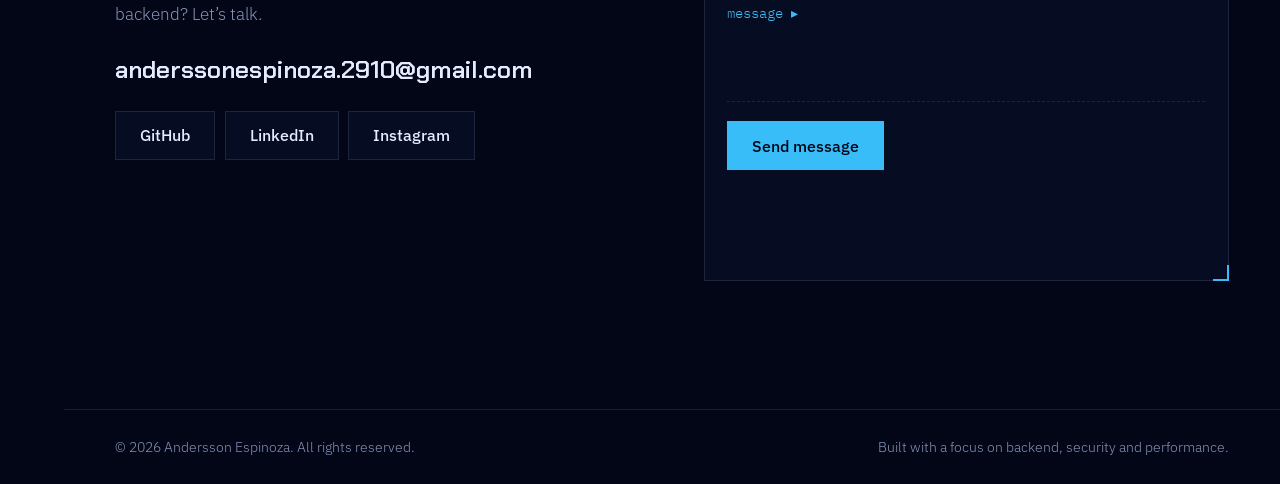
==== commit f9e97ebb: "Prepare free GitHub Pages URL and remove expired custom domain" ====
--- a/en.html
+++ b/en.html
@@ -8,23 +8,23 @@
 <link rel="icon" href="data:image/svg+xml,%3Csvg xmlns='http://www.w3.org/2000/svg' viewBox='0 0 64 64'%3E%3Crect width='64' height='64' fill='%23020617'/%3E%3Ctext x='32' y='43' font-size='30' font-weight='800' text-anchor='middle' fill='%2338BDF8' font-family='Arial'%3EAE%3C/text%3E%3C/svg%3E">
     <meta name="author" content="Andersson Espinoza">
     <meta name="robots" content="index, follow">
-    <link rel="canonical" href="https://anderssonespinoza.me/en.html">
+    <link rel="canonical" href="https://anderssonespinoza.github.io/en.html">
     <meta property="og:title" content="Andersson Espinoza | Software & Security">
     <meta property="og:description" content="Portafolio con proyectos reales en backend y ciberseguridad. Java, Spring Boot, PostgreSQL y tecnologías web.">
     <meta property="og:type" content="website">
-    <meta property="og:url" content="https://anderssonespinoza.me/en.html">
-    <meta property="og:image" content="https://anderssonespinoza.me/public/yo20-og.jpg?v=1">
+    <meta property="og:url" content="https://anderssonespinoza.github.io/en.html">
+    <meta property="og:image" content="https://anderssonespinoza.github.io/public/yo20-og.jpg?v=1">
     <meta property="og:image:width" content="1200">
     <meta property="og:image:height" content="630">
     <meta property="og:locale" content="en_US">
     <meta name="twitter:card" content="summary_large_image">
     <meta name="twitter:title" content="Andersson Espinoza | Software & Security">
     <meta name="twitter:description" content="Portafolio con proyectos reales en backend y ciberseguridad. Java, Spring Boot, PostgreSQL y tecnologías web.">
-    <meta name="twitter:image" content="https://anderssonespinoza.me/public/yo20-og.jpg?v=1">
+    <meta name="twitter:image" content="https://anderssonespinoza.github.io/public/yo20-og.jpg?v=1">
     <meta name="theme-color" content="#020617">
-    <link rel="alternate" href="https://anderssonespinoza.me/" hreflang="es">
+    <link rel="alternate" href="https://anderssonespinoza.github.io/" hreflang="es">
     <link rel="alternate" href="en.html" hreflang="en">
-    <link rel="alternate" href="https://anderssonespinoza.me/" hreflang="x-default">
+    <link rel="alternate" href="https://anderssonespinoza.github.io/" hreflang="x-default">
     <script type="application/ld+json">
     {
       "@context": "https://schema.org",
@@ -32,7 +32,7 @@
       "name": "Andersson Espinoza",
       "jobTitle": "Software Engineering",
       "description": "Estudiante de Software Engineering enfocado en backend y ciberseguridad. Construye aplicaciones web con Java, Spring Boot y PostgreSQL.",
-      "url": "https://anderssonespinoza.me/",
+      "url": "https://anderssonespinoza.github.io/",
       "sameAs": [
         "https://github.com/AnderssonEspinoza",
         "https://www.instagram.com/anderssonespinoza"
